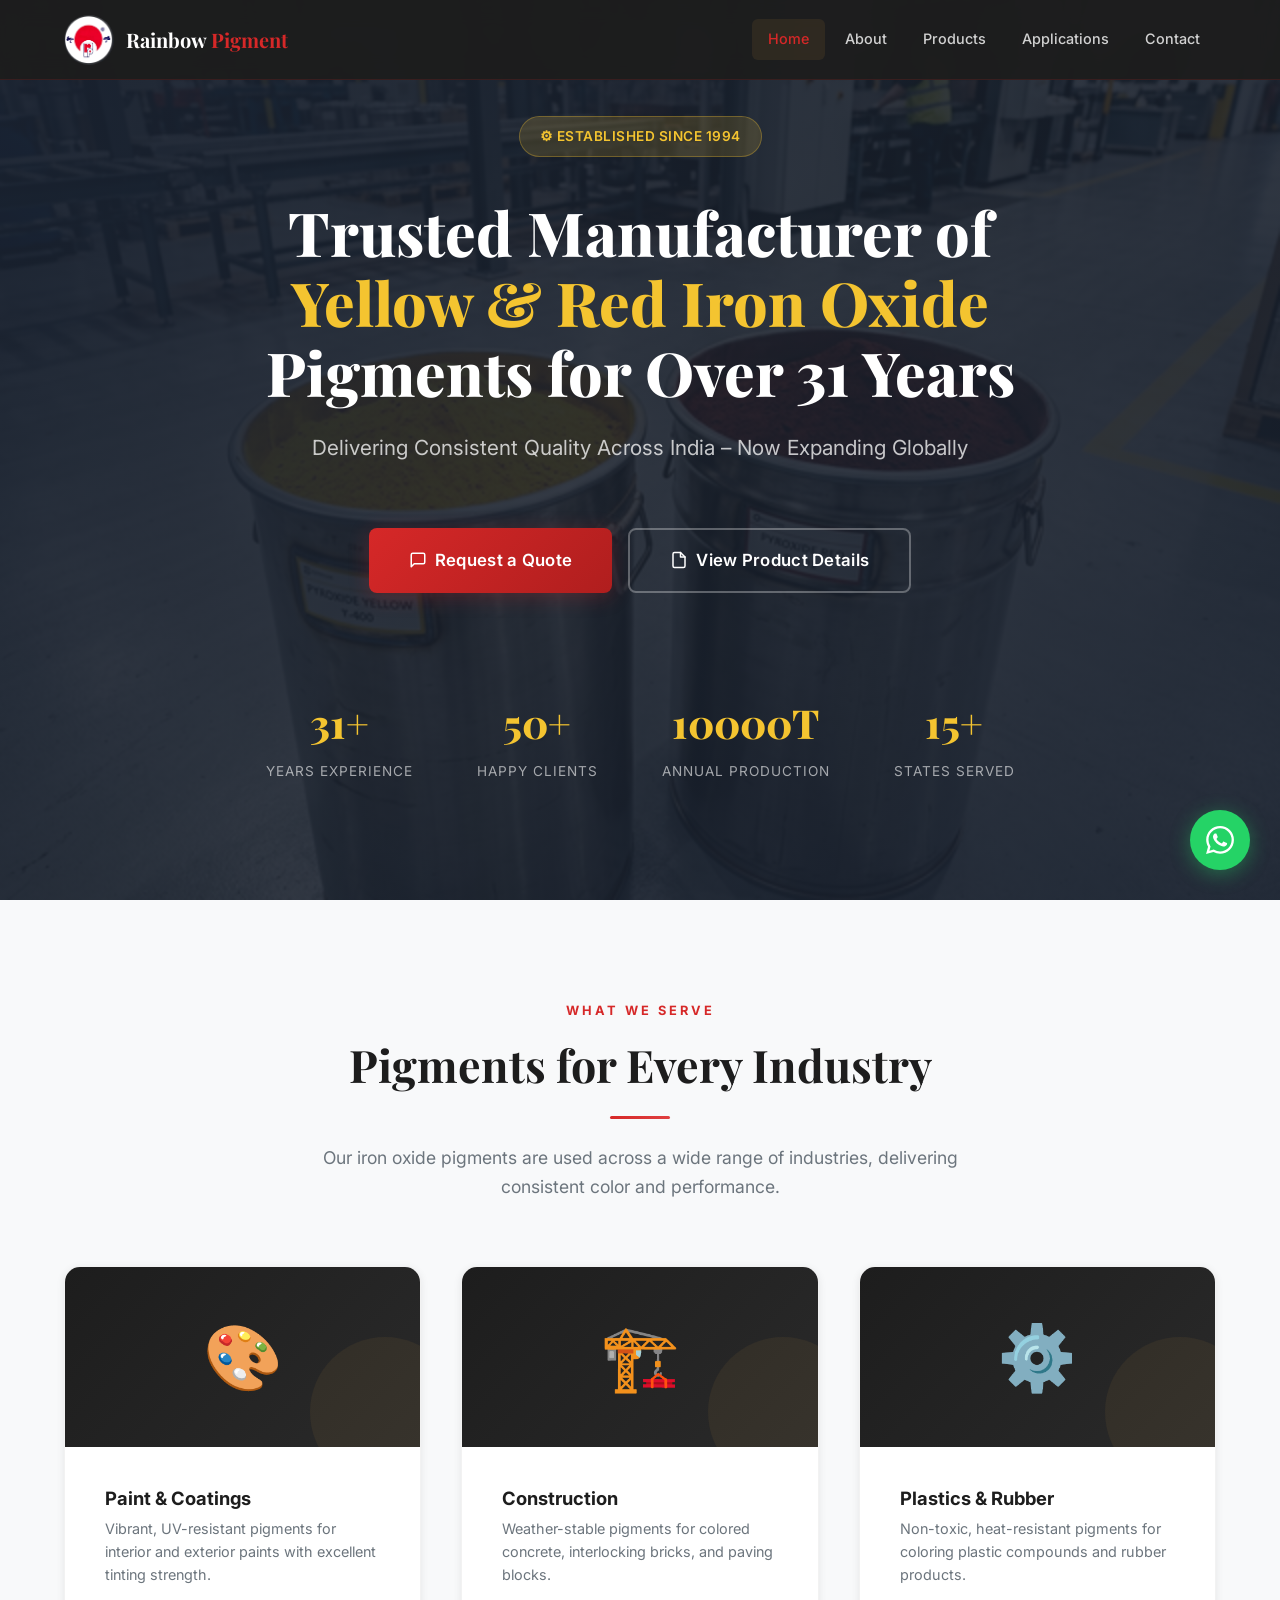
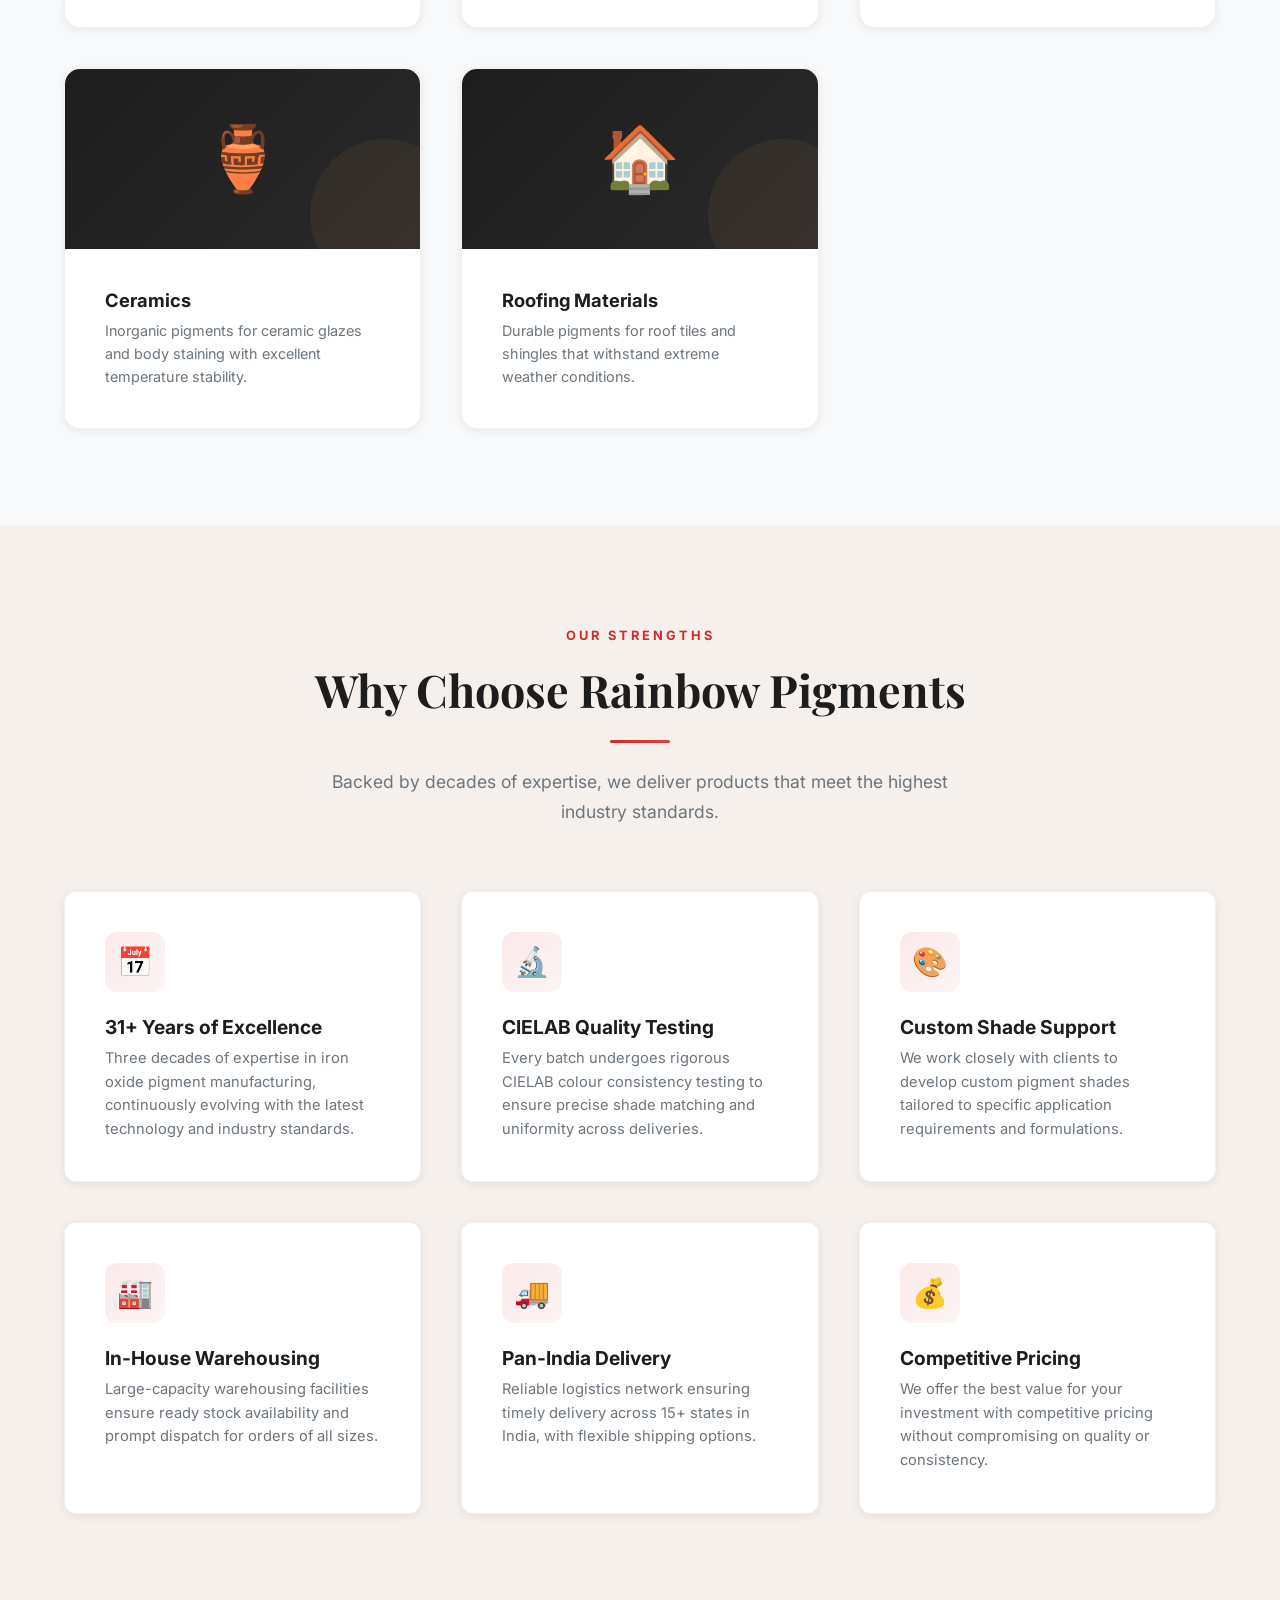
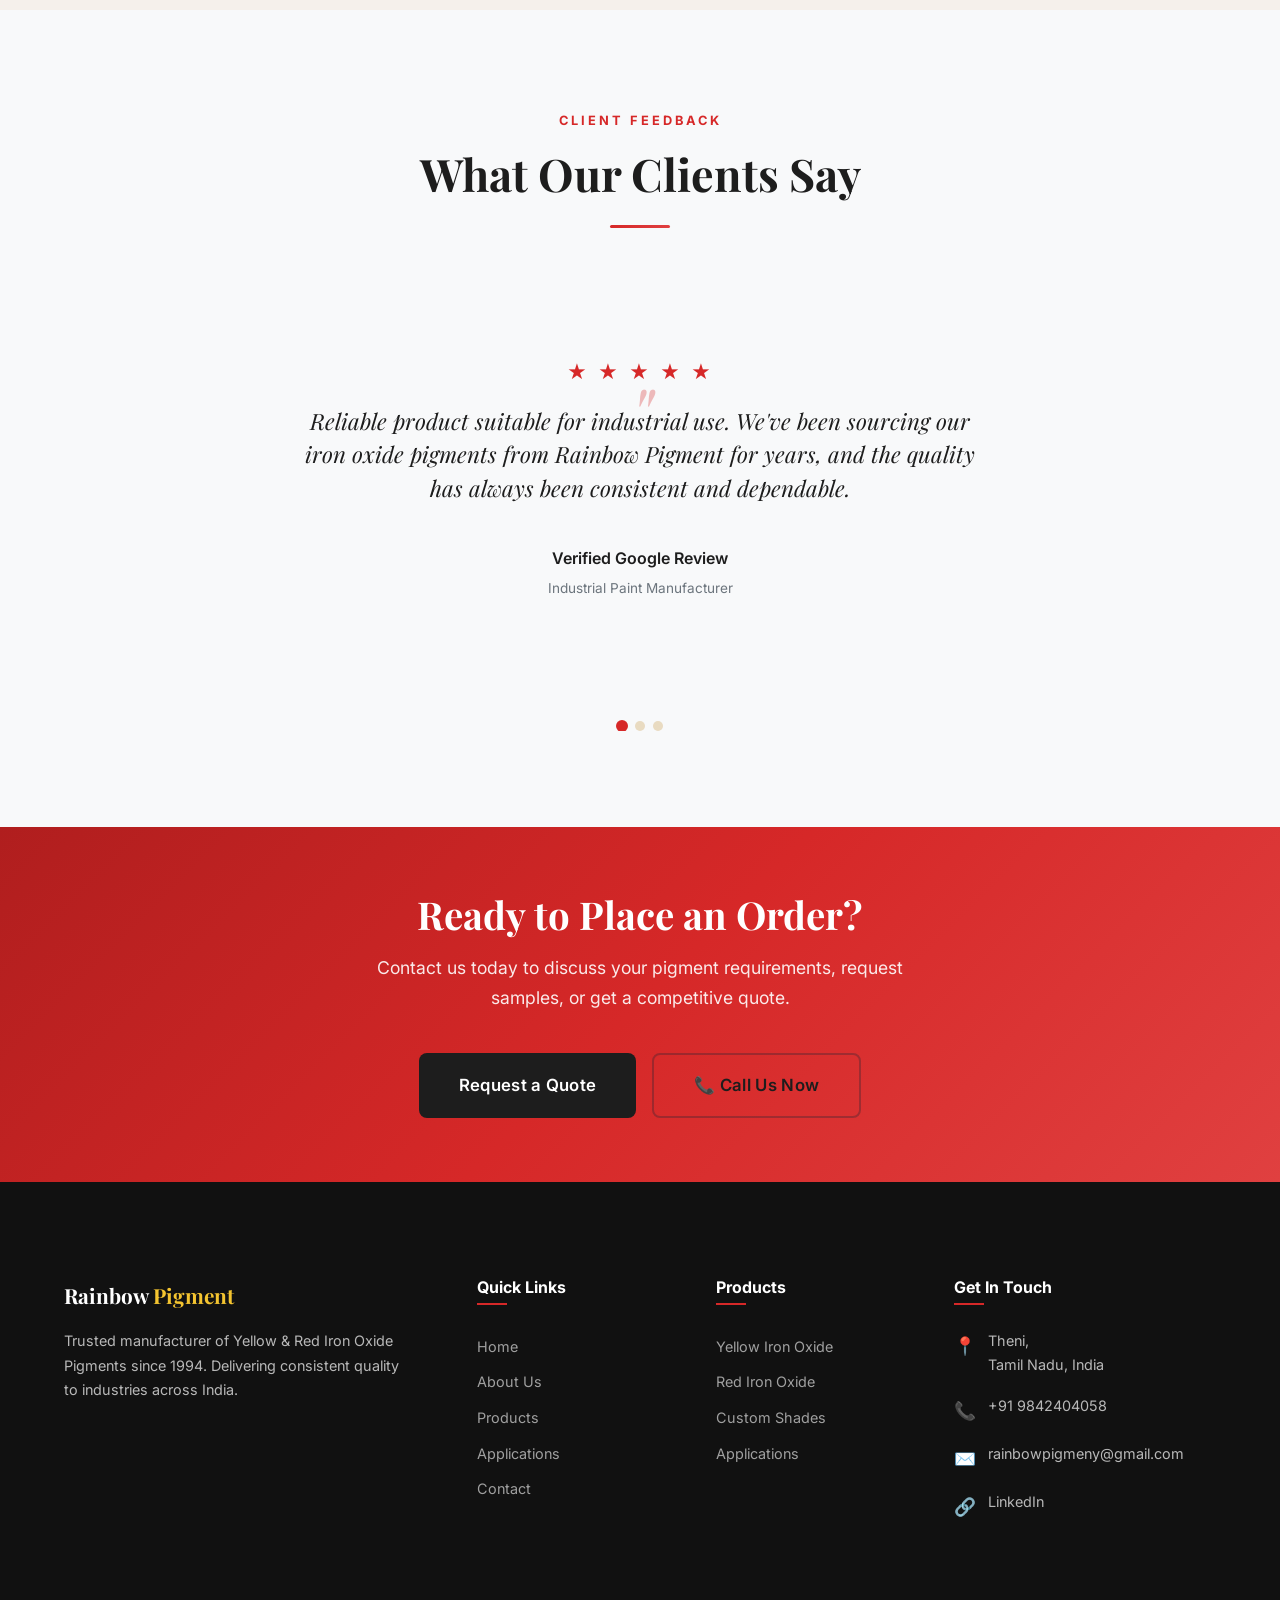
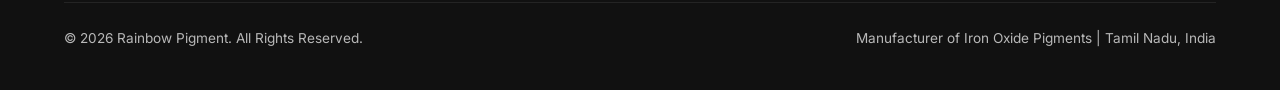
==== index.html @ 1746e06b "Rainbow Pigment website - complete build with updated color palette, contact info, and branding" ====
<!DOCTYPE html>
<html lang="en">

<head>
  <meta charset="UTF-8">
  <meta name="viewport" content="width=device-width, initial-scale=1.0">
  <title>Rainbow Pigment | Iron Oxide Pigment Manufacturer India – Yellow & Red Pigments</title>
  <meta name="description"
    content="Rainbow Pigment – Trusted manufacturer of Yellow & Red Iron Oxide Pigments for over 31 years. Delivering consistent quality across India, now expanding globally. Get a quote today.">
  <meta name="keywords"
    content="Iron Oxide Pigment Manufacturer India, Yellow Iron Oxide Supplier, Red Iron Oxide Manufacturer Tamil Nadu, Iron Oxide Exporter India, Pigment Supplier for Paint Industry">
  <meta property="og:title" content="Rainbow Pigment – Iron Oxide Pigment Manufacturer India">
  <meta property="og:description"
    content="Trusted manufacturer of Yellow & Red Iron Oxide Pigments for over 31 years. Delivering consistent quality across India.">
  <meta property="og:type" content="website">
  <link rel="icon" type="image/svg+xml"
    href="data:image/svg+xml,<svg xmlns='http://www.w3.org/2000/svg' viewBox='0 0 32 32'><rect width='32' height='32' rx='6' fill='%231a2332'/><text x='50%25' y='55%25' dominant-baseline='middle' text-anchor='middle' font-size='16' font-weight='bold' fill='%23c8963e'>RP</text></svg>">
  <link rel="stylesheet" href="css/styles.css">
</head>

<body>

  <!-- Navigation -->
  <nav class="navbar" id="navbar">
    <div class="nav-container">
      <a href="index.html" class="nav-logo">
        <img src="assets/images/logo.png" alt="Rainbow Pigment Logo" class="logo-img">
        <div class="logo-text">Rainbow <span>Pigment</span></div>
      </a>
      <div class="nav-links" id="navLinks">
        <a href="index.html" class="active">Home</a>
        <a href="about.html">About</a>
        <a href="products.html">Products</a>
        <a href="applications.html">Applications</a>
        <a href="contact.html">Contact</a>

      </div>
      <div class="hamburger" id="hamburger">
        <span></span><span></span><span></span>
      </div>
    </div>
  </nav>
  <div class="nav-overlay" id="navOverlay"></div>

  <!-- Hero Section -->
  <section class="hero" id="hero">
    <div class="hero-bg" style="background-image: url('assets/images/hero-bg.png');"></div>
    <div class="hero-content">
      <div class="hero-badge">⚙ Established Since 1994</div>
      <h1>Trusted Manufacturer of <span class="highlight">Yellow & Red Iron Oxide</span> Pigments for Over 31 Years</h1>
      <p class="subtitle">Delivering Consistent Quality Across India – Now Expanding Globally</p>
      <div class="hero-buttons">
        <a href="contact.html" class="btn btn-primary btn-lg">
          <svg width="18" height="18" viewBox="0 0 24 24" fill="none" stroke="currentColor" stroke-width="2"
            stroke-linecap="round" stroke-linejoin="round">
            <path d="M21 15a2 2 0 0 1-2 2H7l-4 4V5a2 2 0 0 1 2-2h14a2 2 0 0 1 2 2z" />
          </svg>
          Request a Quote
        </a>
        <a href="products.html" class="btn btn-secondary btn-lg">
          <svg width="18" height="18" viewBox="0 0 24 24" fill="none" stroke="currentColor" stroke-width="2"
            stroke-linecap="round" stroke-linejoin="round">
            <path d="M14 2H6a2 2 0 0 0-2 2v16a2 2 0 0 0 2 2h12a2 2 0 0 0 2-2V8z" />
            <polyline points="14 2 14 8 20 8" />
          </svg>
          View Product Details
        </a>
      </div>
      <div class="hero-stats">
        <div class="hero-stat">
          <span class="stat-number counter" data-target="31" data-suffix="+">0</span>
          <span class="stat-label">Years Experience</span>
        </div>
        <div class="hero-stat">
          <span class="stat-number counter" data-target="50" data-suffix="+">0</span>
          <span class="stat-label">Happy Clients</span>
        </div>
        <div class="hero-stat">
          <span class="stat-number counter" data-target="10000" data-suffix="T">0</span>
          <span class="stat-label">Annual Production</span>
        </div>
        <div class="hero-stat">
          <span class="stat-number counter" data-target="15" data-suffix="+">0</span>
          <span class="stat-label">States Served</span>
        </div>
      </div>
    </div>
  </section>

  <!-- Applications Overview -->
  <section class="section section-cream" id="applications-overview">
    <div class="container">
      <div class="section-header reveal">
        <span class="overline">What We Serve</span>
        <h2>Pigments for Every Industry</h2>
        <div class="divider"></div>
        <p>Our iron oxide pigments are used across a wide range of industries, delivering consistent color and
          performance.</p>
      </div>
      <div class="applications-grid">
        <div class="app-card reveal">
          <div class="app-card-icon">🎨</div>
          <div class="app-card-body">
            <h3>Paint & Coatings</h3>
            <p>Vibrant, UV-resistant pigments for interior and exterior paints with excellent tinting strength.</p>
          </div>
        </div>
        <div class="app-card reveal">
          <div class="app-card-icon">🏗️</div>
          <div class="app-card-body">
            <h3>Construction</h3>
            <p>Weather-stable pigments for colored concrete, interlocking bricks, and paving blocks.</p>
          </div>
        </div>
        <div class="app-card reveal">
          <div class="app-card-icon">⚙️</div>
          <div class="app-card-body">
            <h3>Plastics & Rubber</h3>
            <p>Non-toxic, heat-resistant pigments for coloring plastic compounds and rubber products.</p>
          </div>
        </div>
        <div class="app-card reveal">
          <div class="app-card-icon">🏺</div>
          <div class="app-card-body">
            <h3>Ceramics</h3>
            <p>Inorganic pigments for ceramic glazes and body staining with excellent temperature stability.</p>
          </div>
        </div>
        <div class="app-card reveal">
          <div class="app-card-icon">🏠</div>
          <div class="app-card-body">
            <h3>Roofing Materials</h3>
            <p>Durable pigments for roof tiles and shingles that withstand extreme weather conditions.</p>
          </div>
        </div>
      </div>
    </div>
  </section>

  <!-- Why Choose Us -->
  <section class="section" id="why-choose-us">
    <div class="container">
      <div class="section-header reveal">
        <span class="overline">Our Strengths</span>
        <h2>Why Choose Rainbow Pigments</h2>
        <div class="divider"></div>
        <p>Backed by decades of expertise, we deliver products that meet the highest industry standards.</p>
      </div>
      <div class="features-grid">
        <div class="feature-card reveal">
          <div class="feature-icon">📅</div>
          <h3>31+ Years of Excellence</h3>
          <p>Three decades of expertise in iron oxide pigment manufacturing, continuously evolving with the latest
            technology and industry standards.</p>
        </div>
        <div class="feature-card reveal">
          <div class="feature-icon">🔬</div>
          <h3>CIELAB Quality Testing</h3>
          <p>Every batch undergoes rigorous CIELAB colour consistency testing to ensure precise shade matching and
            uniformity across deliveries.</p>
        </div>
        <div class="feature-card reveal">
          <div class="feature-icon">🎨</div>
          <h3>Custom Shade Support</h3>
          <p>We work closely with clients to develop custom pigment shades tailored to specific application requirements
            and formulations.</p>
        </div>
        <div class="feature-card reveal">
          <div class="feature-icon">🏭</div>
          <h3>In-House Warehousing</h3>
          <p>Large-capacity warehousing facilities ensure ready stock availability and prompt dispatch for orders of all
            sizes.</p>
        </div>
        <div class="feature-card reveal">
          <div class="feature-icon">🚚</div>
          <h3>Pan-India Delivery</h3>
          <p>Reliable logistics network ensuring timely delivery across 15+ states in India, with flexible shipping
            options.</p>
        </div>
        <div class="feature-card reveal">
          <div class="feature-icon">💰</div>
          <h3>Competitive Pricing</h3>
          <p>We offer the best value for your investment with competitive pricing without compromising on quality or
            consistency.</p>
        </div>
      </div>
    </div>
  </section>

  <!-- Testimonials -->
  <section class="section section-cream" id="testimonials">
    <div class="container">
      <div class="section-header reveal">
        <span class="overline">Client Feedback</span>
        <h2>What Our Clients Say</h2>
        <div class="divider"></div>
      </div>
      <div class="testimonials-slider reveal">
        <div class="testimonial-track">
          <div class="testimonial-card">
            <div class="testimonial-stars">★ ★ ★ ★ ★</div>
            <p class="quote">Reliable product suitable for industrial use. We've been sourcing our iron oxide pigments
              from Rainbow Pigment for years, and the quality has always been consistent and dependable.</p>
            <div class="testimonial-author">Verified Google Review</div>
            <div class="testimonial-role">Industrial Paint Manufacturer</div>
          </div>
          <div class="testimonial-card">
            <div class="testimonial-stars">★ ★ ★ ★ ★</div>
            <p class="quote">High quality and good service. The team at Rainbow Pigment understands our needs and always
              delivers fresh stock on time. Their custom shade matching is excellent.</p>
            <div class="testimonial-author">Verified Google Review</div>
            <div class="testimonial-role">Construction Materials Supplier</div>
          </div>
          <div class="testimonial-card">
            <div class="testimonial-stars">★ ★ ★ ★ ★</div>
            <p class="quote">Excellent colour consistency across batches. Rainbow Pigment has been a trusted partner for
              our paint manufacturing unit. Their CIELAB testing ensures every delivery matches our specifications
              perfectly.</p>
            <div class="testimonial-author">Verified Google Review</div>
            <div class="testimonial-role">Coatings Industry Professional</div>
          </div>
        </div>
        <div class="testimonial-dots">
          <button class="dot active" aria-label="Slide 1"></button>
          <button class="dot" aria-label="Slide 2"></button>
          <button class="dot" aria-label="Slide 3"></button>
        </div>
      </div>
    </div>
  </section>



  <!-- Contact CTA Banner -->
  <section class="cta-banner">
    <div class="container">
      <h2>Ready to Place an Order?</h2>
      <p>Contact us today to discuss your pigment requirements, request samples, or get a competitive quote.</p>
      <div style="display: flex; gap: 1rem; justify-content: center; flex-wrap: wrap;">
        <a href="contact.html" class="btn btn-dark btn-lg">Request a Quote</a>
        <a href="tel:+919842404058" class="btn btn-secondary btn-lg"
          style="border-color: rgba(26,35,50,0.3); color: var(--navy);">
          📞 Call Us Now
        </a>
      </div>
    </div>
  </section>

  <!-- Footer -->
  <footer class="footer">
    <div class="container">
      <div class="footer-grid">
        <div class="footer-brand">
          <div class="logo-text">Rainbow <span>Pigment</span></div>
          <p>Trusted manufacturer of Yellow & Red Iron Oxide Pigments since 1994. Delivering consistent quality to
            industries across India.</p>
        </div>
        <div class="footer-links-col">
          <h4>Quick Links</h4>
          <div class="footer-links">
            <a href="index.html">Home</a>
            <a href="about.html">About Us</a>
            <a href="products.html">Products</a>
            <a href="applications.html">Applications</a>
            <a href="contact.html">Contact</a>
          </div>
        </div>
        <div class="footer-links-col">
          <h4>Products</h4>
          <div class="footer-links">
            <a href="products.html#yellow">Yellow Iron Oxide</a>
            <a href="products.html#red">Red Iron Oxide</a>
            <a href="products.html#custom">Custom Shades</a>
            <a href="applications.html">Applications</a>
          </div>
        </div>
        <div class="footer-links-col">
          <h4>Get In Touch</h4>
          <div class="footer-contact-item">
            <span class="icon">📍</span>
            <div>
              <p>Theni,<br>Tamil Nadu, India</p>
            </div>
          </div>
          <div class="footer-contact-item">
            <span class="icon">📞</span>
            <div>
              <p><a href="tel:+919842404058">+91 9842404058</a></p>
            </div>
          </div>
          <div class="footer-contact-item">
            <span class="icon">✉️</span>
            <div>
              <p><a href="mailto:rainbowpigmeny@gmail.com">rainbowpigmeny@gmail.com</a></p>
            </div>
          </div>
          <div class="footer-contact-item">
            <span class="icon">🔗</span>
            <div>
              <p><a href="https://www.linkedin.com/company/rainbowpigment/" target="_blank">LinkedIn</a></p>
            </div>
          </div>
        </div>
      </div>
      <div class="footer-bottom">
        <p>&copy; 2026 Rainbow Pigment. All Rights Reserved.</p>
        <p>Manufacturer of Iron Oxide Pigments | Tamil Nadu, India</p>
      </div>
    </div>
  </footer>

  <!-- WhatsApp FAB -->
  <a href="https://wa.me/919843074568?text=Hello%2C%20I%20am%20interested%20in%20your%20iron%20oxide%20pigments.%20Can%20you%20share%20more%20details%3F"
    target="_blank" class="whatsapp-fab" aria-label="Chat on WhatsApp">
    <svg viewBox="0 0 24 24" xmlns="http://www.w3.org/2000/svg">
      <path
        d="M17.472 14.382c-.297-.149-1.758-.867-2.03-.967-.273-.099-.471-.148-.67.15-.197.297-.767.966-.94 1.164-.173.199-.347.223-.644.075-.297-.15-1.255-.463-2.39-1.475-.883-.788-1.48-1.761-1.653-2.059-.173-.297-.018-.458.13-.606.134-.133.298-.347.446-.52.149-.174.198-.298.298-.497.099-.198.05-.371-.025-.52-.075-.149-.669-1.612-.916-2.207-.242-.579-.487-.5-.669-.51-.173-.008-.371-.01-.57-.01-.198 0-.52.074-.792.372-.272.297-1.04 1.016-1.04 2.479 0 1.462 1.065 2.875 1.213 3.074.149.198 2.096 3.2 5.077 4.487.709.306 1.262.489 1.694.625.712.227 1.36.195 1.871.118.571-.085 1.758-.719 2.006-1.413.248-.694.248-1.289.173-1.413-.074-.124-.272-.198-.57-.347m-5.421 7.403h-.004a9.87 9.87 0 01-5.031-1.378l-.361-.214-3.741.982.998-3.648-.235-.374a9.86 9.86 0 01-1.51-5.26c.001-5.45 4.436-9.884 9.888-9.884 2.64 0 5.122 1.03 6.988 2.898a9.825 9.825 0 012.893 6.994c-.003 5.45-4.437 9.884-9.885 9.884m8.413-18.297A11.815 11.815 0 0012.05 0C5.495 0 .16 5.335.157 11.892c0 2.096.547 4.142 1.588 5.945L.057 24l6.305-1.654a11.882 11.882 0 005.683 1.448h.005c6.554 0 11.89-5.335 11.893-11.893a11.821 11.821 0 00-3.48-8.413z" />
    </svg>
    <span class="tooltip">Chat with us</span>
  </a>

  <script src="js/main.js"></script>
</body>

</html>
---- css/styles.css ----
/* ======================================================
   Rainbow Pigment – Design System & Styles
   ====================================================== */

/* ---------- Google Fonts ---------- */
@import url('https://fonts.googleapis.com/css2?family=Inter:wght@300;400;500;600;700&family=Playfair+Display:wght@400;500;600;700;800&display=swap');

/* ---------- CSS Custom Properties ---------- */
:root {
  /* Core palette */
  --navy: #1D1D1D;
  --navy-light: #2a2a2a;
  --navy-dark: #111111;
  --gold: #D62828;
  --gold-light: #e04040;
  --gold-dark: #b01e1e;
  --cream: #F8F9FA;
  --cream-dark: #eef0f2;
  --white: #FFFFFF;
  --text-dark: #1D1D1D;
  --text-body: #4a4a4a;
  --text-light: #6c757d;
  --red-pigment: #D62828;
  --yellow-pigment: #F4C430;
  --yellow-accent: #F4C430;
  --success: #2e7d32;

  /* Typography */
  --font-heading: 'Playfair Display', Georgia, serif;
  --font-body: 'Inter', -apple-system, BlinkMacSystemFont, sans-serif;

  /* Spacing */
  --space-xs: 0.5rem;
  --space-sm: 1rem;
  --space-md: 1.5rem;
  --space-lg: 2.5rem;
  --space-xl: 4rem;
  --space-2xl: 6rem;

  /* Sizing */
  --max-width: 1200px;
  --nav-height: 80px;

  /* Shadows */
  --shadow-sm: 0 2px 8px rgba(0, 0, 0, 0.08);
  --shadow-md: 0 4px 20px rgba(0, 0, 0, 0.12);
  --shadow-lg: 0 8px 40px rgba(0, 0, 0, 0.16);
  --shadow-gold: 0 4px 20px rgba(214, 40, 40, 0.25);

  /* Transitions */
  --transition: 0.3s cubic-bezier(0.4, 0, 0.2, 1);
  --transition-slow: 0.6s cubic-bezier(0.4, 0, 0.2, 1);
}

/* ---------- Reset & Base ---------- */
*,
*::before,
*::after {
  margin: 0;
  padding: 0;
  box-sizing: border-box;
}

html {
  scroll-behavior: smooth;
  font-size: 16px;
}

body {
  font-family: var(--font-body);
  color: var(--text-body);
  background: #F5F0EB;
  line-height: 1.7;
  overflow-x: hidden;
  -webkit-font-smoothing: antialiased;
}

img {
  max-width: 100%;
  height: auto;
  display: block;
}

a {
  text-decoration: none;
  color: inherit;
  transition: color var(--transition);
}

ul,
ol {
  list-style: none;
}

h1,
h2,
h3,
h4,
h5,
h6 {
  font-family: var(--font-heading);
  color: var(--navy);
  line-height: 1.2;
  font-weight: 700;
}

.container {
  width: 100%;
  max-width: var(--max-width);
  margin: 0 auto;
  padding: 0 var(--space-md);
}

/* ---------- NAVIGATION ---------- */
.navbar {
  position: fixed;
  top: 0;
  left: 0;
  right: 0;
  height: var(--nav-height);
  display: flex;
  align-items: center;
  justify-content: center;
  z-index: 1000;
  background: rgba(29, 29, 29, 0.95);
  backdrop-filter: blur(12px);
  border-bottom: 1px solid rgba(214, 40, 40, 0.15);
  transition: background var(--transition), box-shadow var(--transition);
}

.navbar.scrolled {
  background: rgba(29, 29, 29, 0.98);
  box-shadow: 0 4px 30px rgba(0, 0, 0, 0.3);
}

.nav-container {
  width: 100%;
  max-width: var(--max-width);
  display: flex;
  align-items: center;
  justify-content: space-between;
  padding: 0 var(--space-md);
}

.nav-logo {
  display: flex;
  align-items: center;
  gap: 0.75rem;
}

.nav-logo .logo-icon {
  width: 44px;
  height: 44px;
  background: linear-gradient(135deg, var(--gold), var(--gold-dark));
  border-radius: 8px;
  display: flex;
  align-items: center;
  justify-content: center;
  font-family: var(--font-heading);
  font-weight: 800;
  font-size: 1.2rem;
  color: var(--white);
}

.nav-logo .logo-img {
  width: 50px;
  height: 50px;
  border-radius: 50%;
  object-fit: cover;
}

.nav-logo .logo-text {
  font-family: var(--font-heading);
  font-size: 1.25rem;
  font-weight: 700;
  color: var(--white);
}

.nav-logo .logo-text span {
  color: var(--gold);
}

.nav-links {
  display: flex;
  align-items: center;
  gap: 0.25rem;
}

.nav-links a {
  color: rgba(255, 255, 255, 0.8);
  font-size: 0.9rem;
  font-weight: 500;
  padding: 0.5rem 1rem;
  border-radius: 6px;
  transition: all var(--transition);
  position: relative;
}

.nav-links a:hover,
.nav-links a.active {
  color: var(--gold);
  background: rgba(200, 150, 62, 0.1);
}

.nav-cta {
  background: linear-gradient(135deg, var(--gold), var(--gold-dark)) !important;
  color: var(--white) !important;
  padding: 0.6rem 1.4rem !important;
  border-radius: 8px !important;
  font-weight: 600 !important;
  margin-left: 0.5rem;
  box-shadow: var(--shadow-gold);
}

.nav-cta:hover {
  transform: translateY(-2px);
  box-shadow: 0 6px 25px rgba(214, 40, 40, 0.4) !important;
  background: linear-gradient(135deg, var(--gold-light), var(--gold)) !important;
}

/* Hamburger */
.hamburger {
  display: none;
  flex-direction: column;
  gap: 5px;
  cursor: pointer;
  padding: 5px;
  z-index: 1001;
}

.hamburger span {
  width: 26px;
  height: 2.5px;
  background: var(--white);
  border-radius: 4px;
  transition: all var(--transition);
}

.hamburger.active span:nth-child(1) {
  transform: rotate(45deg) translate(5px, 5px);
}

.hamburger.active span:nth-child(2) {
  opacity: 0;
}

.hamburger.active span:nth-child(3) {
  transform: rotate(-45deg) translate(6px, -6px);
}

/* ---------- HERO SECTION ---------- */
.hero {
  position: relative;
  min-height: 100vh;
  display: flex;
  align-items: center;
  justify-content: center;
  overflow: hidden;
  background: var(--navy-dark);
}

.hero-bg {
  position: absolute;
  inset: 0;
  background-size: cover;
  background-position: center;
  background-repeat: no-repeat;
  opacity: 0.4;
  transition: transform 0.5s ease;
}

.hero::after {
  content: '';
  position: absolute;
  inset: 0;
  background: linear-gradient(135deg,
      rgba(26, 35, 50, 0.92) 0%,
      rgba(26, 35, 50, 0.7) 50%,
      rgba(26, 35, 50, 0.85) 100%);
}

.hero-content {
  position: relative;
  z-index: 2;
  text-align: center;
  max-width: 900px;
  padding: var(--space-2xl) var(--space-md);
}

.hero-badge {
  display: inline-flex;
  align-items: center;
  gap: 0.5rem;
  background: rgba(244, 196, 48, 0.15);
  border: 1px solid rgba(244, 196, 48, 0.3);
  color: var(--yellow-accent);
  font-size: 0.85rem;
  font-weight: 600;
  padding: 0.5rem 1.25rem;
  border-radius: 50px;
  margin-bottom: var(--space-lg);
  letter-spacing: 0.5px;
  text-transform: uppercase;
}

.hero h1 {
  font-size: clamp(2.2rem, 5vw, 3.8rem);
  color: var(--white);
  margin-bottom: var(--space-md);
  font-weight: 800;
  line-height: 1.15;
}

.hero h1 .highlight {
  color: var(--yellow-accent);
  position: relative;
}

.hero .subtitle {
  font-size: clamp(1rem, 2vw, 1.3rem);
  color: rgba(255, 255, 255, 0.75);
  margin-bottom: var(--space-xl);
  font-weight: 400;
  max-width: 700px;
  margin-left: auto;
  margin-right: auto;
  line-height: 1.6;
}

.hero-buttons {
  display: flex;
  gap: var(--space-sm);
  justify-content: center;
  flex-wrap: wrap;
}

.hero-stats {
  display: flex;
  gap: var(--space-xl);
  justify-content: center;
  margin-top: var(--space-2xl);
  flex-wrap: wrap;
}

.hero-stat {
  text-align: center;
}

.hero-stat .stat-number {
  font-family: var(--font-heading);
  font-size: 2.5rem;
  font-weight: 800;
  color: var(--yellow-accent);
  display: block;
}

.hero-stat .stat-label {
  font-size: 0.85rem;
  color: rgba(255, 255, 255, 0.6);
  text-transform: uppercase;
  letter-spacing: 1px;
  margin-top: 0.25rem;
}

/* ---------- BUTTONS ---------- */
.btn {
  display: inline-flex;
  align-items: center;
  gap: 0.5rem;
  padding: 0.9rem 2rem;
  border-radius: 8px;
  font-family: var(--font-body);
  font-weight: 600;
  font-size: 0.95rem;
  border: none;
  cursor: pointer;
  transition: all var(--transition);
  text-align: center;
  letter-spacing: 0.3px;
}

.btn-primary {
  background: linear-gradient(135deg, var(--gold), var(--gold-dark));
  color: var(--white);
  box-shadow: var(--shadow-gold);
}

.btn-primary:hover {
  transform: translateY(-3px);
  box-shadow: 0 8px 30px rgba(214, 40, 40, 0.4);
}

.btn-secondary {
  background: transparent;
  color: var(--white);
  border: 2px solid rgba(255, 255, 255, 0.3);
}

.btn-secondary:hover {
  border-color: var(--gold);
  color: var(--gold);
  background: rgba(200, 150, 62, 0.1);
  transform: translateY(-3px);
}

.btn-dark {
  background: var(--navy);
  color: var(--white);
}

.btn-dark:hover {
  background: var(--navy-light);
  transform: translateY(-3px);
  box-shadow: var(--shadow-md);
}

.btn-outline {
  background: transparent;
  color: var(--gold);
  border: 2px solid var(--gold);
}

.btn-outline:hover {
  background: var(--gold);
  color: var(--white);
  transform: translateY(-3px);
}

.btn-lg {
  padding: 1rem 2.5rem;
  font-size: 1.05rem;
}

/* ---------- SECTIONS ---------- */
.section {
  padding: var(--space-2xl) 0;
}

.section-cream {
  background: var(--cream);
}

.section-navy {
  background: var(--navy);
}

.section-navy h2,
.section-navy h3,
.section-navy p {
  color: var(--white);
}

.section-header {
  text-align: center;
  margin-bottom: var(--space-xl);
}

.section-header .overline {
  display: inline-block;
  font-size: 0.8rem;
  font-weight: 700;
  color: var(--gold);
  text-transform: uppercase;
  letter-spacing: 3px;
  margin-bottom: var(--space-sm);
}

.section-header h2 {
  font-size: clamp(1.8rem, 4vw, 2.8rem);
  margin-bottom: var(--space-sm);
}

.section-header p {
  font-size: 1.1rem;
  color: var(--text-light);
  max-width: 650px;
  margin: 0 auto;
}

.section-header .divider {
  width: 60px;
  height: 3px;
  background: linear-gradient(90deg, var(--gold), var(--gold-light));
  margin: var(--space-md) auto;
  border-radius: 2px;
}

/* ---------- FEATURE / WHY CHOOSE US CARDS ---------- */
.features-grid {
  display: grid;
  grid-template-columns: repeat(3, 1fr);
  gap: var(--space-lg);
}

.feature-card {
  background: var(--white);
  padding: var(--space-lg);
  border-radius: 12px;
  box-shadow: var(--shadow-sm);
  transition: all var(--transition);
  border: 1px solid rgba(0, 0, 0, 0.05);
  position: relative;
  overflow: hidden;
}

.feature-card::before {
  content: '';
  position: absolute;
  top: 0;
  left: 0;
  right: 0;
  height: 3px;
  background: linear-gradient(90deg, var(--gold), var(--gold-light));
  transform: scaleX(0);
  transition: transform var(--transition);
}

.feature-card:hover {
  transform: translateY(-8px);
  box-shadow: var(--shadow-lg);
}

.feature-card:hover::before {
  transform: scaleX(1);
}

.feature-icon {
  width: 60px;
  height: 60px;
  background: linear-gradient(135deg, rgba(214, 40, 40, 0.1), rgba(214, 40, 40, 0.05));
  border-radius: 12px;
  display: flex;
  align-items: center;
  justify-content: center;
  margin-bottom: var(--space-md);
  font-size: 1.8rem;
}

.feature-card h3 {
  font-size: 1.2rem;
  margin-bottom: var(--space-xs);
  font-family: var(--font-body);
  font-weight: 700;
}

.feature-card p {
  font-size: 0.92rem;
  line-height: 1.6;
  color: var(--text-light);
}

/* ---------- APPLICATIONS GRID ---------- */
.applications-grid {
  display: grid;
  grid-template-columns: repeat(3, 1fr);
  gap: var(--space-lg);
}

.app-card {
  background: var(--white);
  border-radius: 16px;
  overflow: hidden;
  box-shadow: var(--shadow-sm);
  transition: all var(--transition);
  border: 1px solid rgba(0, 0, 0, 0.05);
}

.app-card:hover {
  transform: translateY(-8px);
  box-shadow: var(--shadow-lg);
}

.app-card-icon {
  height: 180px;
  background: linear-gradient(135deg, var(--navy), var(--navy-light));
  display: flex;
  align-items: center;
  justify-content: center;
  font-size: 4rem;
  position: relative;
  overflow: hidden;
}

.app-card-icon::after {
  content: '';
  position: absolute;
  width: 150px;
  height: 150px;
  background: rgba(200, 150, 62, 0.08);
  border-radius: 50%;
  bottom: -40px;
  right: -40px;
}

.app-card-body {
  padding: var(--space-lg);
}

.app-card-body h3 {
  font-size: 1.15rem;
  font-family: var(--font-body);
  font-weight: 700;
  margin-bottom: var(--space-xs);
}

.app-card-body p {
  font-size: 0.9rem;
  color: var(--text-light);
  line-height: 1.6;
}

/* ---------- PRODUCTS ---------- */
.product-section {
  display: grid;
  grid-template-columns: 1fr 1fr;
  gap: var(--space-xl);
  align-items: center;
  margin-bottom: var(--space-2xl);
}

.product-section.reverse {
  direction: rtl;
}

.product-section.reverse>* {
  direction: ltr;
}

.product-image {
  border-radius: 16px;
  overflow: hidden;
  box-shadow: var(--shadow-lg);
  position: relative;
}

.product-image img {
  width: 100%;
  height: 400px;
  object-fit: cover;
  transition: transform var(--transition-slow);
}

.product-image:hover img {
  transform: scale(1.05);
}

.product-tag {
  position: absolute;
  top: var(--space-md);
  left: var(--space-md);
  background: var(--gold);
  color: var(--white);
  padding: 0.4rem 1rem;
  border-radius: 50px;
  font-size: 0.8rem;
  font-weight: 700;
  text-transform: uppercase;
  letter-spacing: 1px;
  z-index: 2;
}

.product-info h3 {
  font-size: 1.8rem;
  margin-bottom: var(--space-sm);
}

.product-info p {
  margin-bottom: var(--space-md);
  font-size: 0.95rem;
}

.product-properties {
  display: grid;
  grid-template-columns: 1fr 1fr;
  gap: var(--space-sm);
  margin-bottom: var(--space-md);
}

.property-item {
  display: flex;
  align-items: center;
  gap: 0.5rem;
  font-size: 0.9rem;
  font-weight: 500;
  color: var(--text-dark);
}

.property-item .check {
  color: var(--gold);
  font-weight: 700;
  font-size: 1.1rem;
}

/* ---------- TESTIMONIALS ---------- */
.testimonials-slider {
  position: relative;
  max-width: 800px;
  margin: 0 auto;
  overflow: hidden;
}

.testimonial-track {
  display: flex;
  transition: transform var(--transition-slow);
}

.testimonial-card {
  min-width: 100%;
  padding: var(--space-xl);
  text-align: center;
}

.testimonial-card .quote {
  font-family: var(--font-heading);
  font-size: 1.4rem;
  font-style: italic;
  color: var(--text-dark);
  margin-bottom: var(--space-lg);
  line-height: 1.5;
  position: relative;
}

.testimonial-card .quote::before {
  content: '"';
  font-size: 5rem;
  color: var(--gold);
  opacity: 0.3;
  position: absolute;
  top: -30px;
  left: 50%;
  transform: translateX(-50%);
  font-family: var(--font-heading);
  line-height: 1;
}

.testimonial-author {
  font-weight: 600;
  color: var(--navy);
  font-size: 1rem;
}

.testimonial-role {
  color: var(--text-light);
  font-size: 0.85rem;
  margin-top: 0.25rem;
}

.testimonial-dots {
  display: flex;
  justify-content: center;
  gap: 0.5rem;
  margin-top: var(--space-md);
}

.testimonial-dots .dot {
  width: 10px;
  height: 10px;
  border-radius: 50%;
  background: rgba(200, 150, 62, 0.3);
  cursor: pointer;
  transition: all var(--transition);
  border: none;
}

.testimonial-dots .dot.active {
  background: var(--gold);
  transform: scale(1.2);
}

.testimonial-stars {
  color: var(--gold);
  font-size: 1.2rem;
  margin-bottom: var(--space-sm);
  letter-spacing: 3px;
}

/* ---------- EXPORT SECTION ---------- */
.export-features {
  display: grid;
  grid-template-columns: repeat(3, 1fr);
  gap: var(--space-lg);
}

.export-card {
  text-align: center;
  padding: var(--space-lg);
  background: rgba(255, 255, 255, 0.05);
  border: 1px solid rgba(214, 40, 40, 0.15);
  border-radius: 12px;
  transition: all var(--transition);
}

.export-card:hover {
  background: rgba(214, 40, 40, 0.08);
  border-color: rgba(214, 40, 40, 0.3);
  transform: translateY(-5px);
}

.export-card .export-icon {
  font-size: 2.5rem;
  margin-bottom: var(--space-sm);
}

.export-card h3 {
  color: var(--gold);
  font-family: var(--font-body);
  font-weight: 700;
  font-size: 1.1rem;
  margin-bottom: var(--space-xs);
}

.export-card p {
  color: rgba(255, 255, 255, 0.7);
  font-size: 0.9rem;
}

/* ---------- CTA BANNER ---------- */
.cta-banner {
  background: linear-gradient(135deg, var(--gold-dark), var(--gold), var(--gold-light));
  padding: var(--space-xl) 0;
  text-align: center;
}

.cta-banner h2 {
  color: var(--white);
  font-size: clamp(1.6rem, 3vw, 2.4rem);
  margin-bottom: var(--space-sm);
}

.cta-banner p {
  color: rgba(255, 255, 255, 0.9);
  font-size: 1.1rem;
  margin-bottom: var(--space-lg);
  max-width: 600px;
  margin-left: auto;
  margin-right: auto;
}

/* ---------- FORMS ---------- */
.form-container {
  max-width: 700px;
  margin: 0 auto;
}

.form-grid {
  display: grid;
  grid-template-columns: 1fr 1fr;
  gap: var(--space-sm);
}

.form-group {
  margin-bottom: var(--space-sm);
}

.form-group.full-width {
  grid-column: 1 / -1;
}

.form-group label {
  display: block;
  font-size: 0.85rem;
  font-weight: 600;
  color: var(--text-dark);
  margin-bottom: 0.35rem;
}

.form-group input,
.form-group select,
.form-group textarea {
  width: 100%;
  padding: 0.8rem 1rem;
  border: 2px solid rgba(0, 0, 0, 0.08);
  border-radius: 8px;
  font-family: var(--font-body);
  font-size: 0.95rem;
  color: var(--text-dark);
  background: var(--white);
  transition: all var(--transition);
}

.form-group input:focus,
.form-group select:focus,
.form-group textarea:focus {
  outline: none;
  border-color: var(--gold);
  box-shadow: 0 0 0 3px rgba(214, 40, 40, 0.15);
}

.form-group textarea {
  resize: vertical;
  min-height: 120px;
}

.form-success {
  display: none;
  text-align: center;
  padding: var(--space-xl);
}

.form-success.show {
  display: block;
}

.form-success .checkmark {
  font-size: 3rem;
  margin-bottom: var(--space-sm);
}

.form-success h3 {
  color: var(--success);
  font-size: 1.4rem;
  margin-bottom: var(--space-xs);
}

/* ---------- CONTACT INFO ---------- */
.contact-grid {
  display: grid;
  grid-template-columns: 1fr 1fr;
  gap: var(--space-xl);
  align-items: start;
}

.contact-info-card {
  display: flex;
  align-items: flex-start;
  gap: var(--space-sm);
  padding: var(--space-md);
  background: var(--cream);
  border-radius: 12px;
  margin-bottom: var(--space-sm);
  transition: all var(--transition);
}

.contact-info-card:hover {
  box-shadow: var(--shadow-md);
  transform: translateX(5px);
}

.contact-info-card .icon {
  width: 50px;
  height: 50px;
  background: linear-gradient(135deg, var(--gold), var(--gold-dark));
  border-radius: 10px;
  display: flex;
  align-items: center;
  justify-content: center;
  font-size: 1.3rem;
  flex-shrink: 0;
  color: var(--white);
}

.contact-info-card h4 {
  font-family: var(--font-body);
  font-weight: 700;
  font-size: 0.95rem;
  margin-bottom: 0.2rem;
}

.contact-info-card p {
  font-size: 0.9rem;
  color: var(--text-light);
}

.contact-info-card a {
  color: var(--gold);
  font-weight: 600;
}

.contact-info-card a:hover {
  color: var(--gold-dark);
}

/* Map container */
.map-container {
  border-radius: 12px;
  overflow: hidden;
  box-shadow: var(--shadow-md);
  margin-top: var(--space-lg);
}

.map-container iframe {
  width: 100%;
  height: 350px;
  border: none;
}

/* ---------- FOOTER ---------- */
.footer {
  background: var(--navy-dark);
  color: rgba(255, 255, 255, 0.7);
  padding: var(--space-2xl) 0 var(--space-lg);
}

.footer-grid {
  display: grid;
  grid-template-columns: 2fr 1fr 1fr 1.5fr;
  gap: var(--space-xl);
  margin-bottom: var(--space-xl);
}

.footer-brand .logo-text {
  font-family: var(--font-heading);
  font-size: 1.3rem;
  font-weight: 700;
  color: var(--white);
  margin-bottom: var(--space-sm);
}

.footer-brand .logo-text span {
  color: var(--yellow-accent);
}

.footer-brand p {
  font-size: 0.9rem;
  line-height: 1.7;
  margin-bottom: var(--space-md);
}

.footer h4 {
  font-family: var(--font-body);
  font-weight: 700;
  font-size: 1rem;
  color: var(--white);
  margin-bottom: var(--space-md);
  position: relative;
  padding-bottom: var(--space-xs);
}

.footer h4::after {
  content: '';
  position: absolute;
  bottom: 0;
  left: 0;
  width: 30px;
  height: 2px;
  background: var(--gold);
}

.footer-links a {
  display: block;
  padding: 0.35rem 0;
  font-size: 0.9rem;
  color: rgba(255, 255, 255, 0.6);
  transition: all var(--transition);
}

.footer-links a:hover {
  color: var(--gold);
  padding-left: 8px;
}

.footer-contact-item {
  display: flex;
  align-items: flex-start;
  gap: 0.75rem;
  margin-bottom: var(--space-sm);
  font-size: 0.9rem;
}

.footer-contact-item .icon {
  color: var(--gold);
  font-size: 1.1rem;
  margin-top: 2px;
  flex-shrink: 0;
}

.footer-bottom {
  border-top: 1px solid rgba(255, 255, 255, 0.08);
  padding-top: var(--space-md);
  display: flex;
  justify-content: space-between;
  align-items: center;
  font-size: 0.85rem;
}

.footer-bottom a {
  color: var(--gold);
}

/* ---------- WHATSAPP FAB ---------- */
.whatsapp-fab {
  position: fixed;
  bottom: 30px;
  right: 30px;
  width: 60px;
  height: 60px;
  background: #25D366;
  border-radius: 50%;
  display: flex;
  align-items: center;
  justify-content: center;
  box-shadow: 0 4px 20px rgba(37, 211, 102, 0.4);
  z-index: 999;
  transition: all var(--transition);
  cursor: pointer;
}

.whatsapp-fab:hover {
  transform: scale(1.1);
  box-shadow: 0 6px 30px rgba(37, 211, 102, 0.5);
}

.whatsapp-fab svg {
  width: 28px;
  height: 28px;
  fill: white;
}

.whatsapp-fab .tooltip {
  position: absolute;
  right: 72px;
  background: var(--white);
  color: var(--text-dark);
  padding: 0.5rem 1rem;
  border-radius: 8px;
  font-size: 0.85rem;
  font-weight: 600;
  box-shadow: var(--shadow-md);
  white-space: nowrap;
  opacity: 0;
  pointer-events: none;
  transition: opacity var(--transition);
}

.whatsapp-fab:hover .tooltip {
  opacity: 1;
}

/* ---------- PAGE HEADER ---------- */
.page-header {
  background: var(--navy);
  padding: calc(var(--nav-height) + var(--space-xl)) 0 var(--space-xl);
  text-align: center;
  position: relative;
  overflow: hidden;
}

.page-header::before {
  content: '';
  position: absolute;
  width: 400px;
  height: 400px;
  background: rgba(214, 40, 40, 0.05);
  border-radius: 50%;
  top: -200px;
  right: -100px;
}

.page-header h1 {
  font-size: clamp(2rem, 4vw, 3rem);
  color: var(--white);
  margin-bottom: var(--space-sm);
}

.page-header .breadcrumb {
  color: rgba(255, 255, 255, 0.5);
  font-size: 0.9rem;
}

.page-header .breadcrumb a {
  color: var(--gold);
}

.page-header .breadcrumb a:hover {
  text-decoration: underline;
}

/* ---------- TIMELINE / ABOUT ---------- */
.about-grid {
  display: grid;
  grid-template-columns: 1fr 1fr;
  gap: var(--space-xl);
  align-items: center;
  margin-bottom: var(--space-2xl);
}

.about-image {
  border-radius: 16px;
  overflow: hidden;
  box-shadow: var(--shadow-lg);
  position: relative;
}

.about-image img {
  width: 100%;
  height: 450px;
  object-fit: cover;
}

.about-image .experience-badge {
  position: absolute;
  bottom: var(--space-md);
  left: var(--space-md);
  background: var(--gold);
  color: var(--white);
  padding: var(--space-sm) var(--space-md);
  border-radius: 12px;
  font-family: var(--font-heading);
}

.about-image .experience-badge .number {
  font-size: 2rem;
  font-weight: 800;
  line-height: 1;
}

.about-image .experience-badge .label {
  font-size: 0.8rem;
  font-weight: 500;
}

.about-text h2 {
  font-size: 2rem;
  margin-bottom: var(--space-md);
}

.about-text p {
  margin-bottom: var(--space-sm);
  font-size: 1rem;
}

.values-grid {
  display: grid;
  grid-template-columns: repeat(2, 1fr);
  gap: var(--space-md);
  margin-top: var(--space-lg);
}

.value-item {
  display: flex;
  align-items: flex-start;
  gap: var(--space-sm);
  padding: var(--space-md);
  background: var(--cream);
  border-radius: 12px;
  transition: all var(--transition);
}

.value-item:hover {
  transform: translateY(-4px);
  box-shadow: var(--shadow-md);
}

.value-item .icon {
  font-size: 1.5rem;
  flex-shrink: 0;
  width: 45px;
  height: 45px;
  display: flex;
  align-items: center;
  justify-content: center;
  background: linear-gradient(135deg, var(--gold), var(--gold-dark));
  border-radius: 10px;
}

.value-item h4 {
  font-family: var(--font-body);
  font-weight: 700;
  font-size: 0.95rem;
  margin-bottom: 0.2rem;
}

.value-item p {
  font-size: 0.85rem;
  color: var(--text-light);
  margin-bottom: 0;
}

/* ---------- SPEC TABLE ---------- */
.spec-table {
  width: 100%;
  border-collapse: separate;
  border-spacing: 0;
  border-radius: 12px;
  overflow: hidden;
  box-shadow: var(--shadow-sm);
  margin: var(--space-md) 0;
}

.spec-table th {
  background: var(--navy);
  color: var(--white);
  padding: 1rem 1.25rem;
  font-family: var(--font-body);
  font-weight: 600;
  font-size: 0.9rem;
  text-align: left;
}

.spec-table td {
  padding: 0.9rem 1.25rem;
  border-bottom: 1px solid rgba(0, 0, 0, 0.06);
  font-size: 0.9rem;
}

.spec-table tr:nth-child(even) {
  background: var(--cream);
}

.spec-table tr:hover {
  background: rgba(214, 40, 40, 0.06);
}

/* ---------- SCROLL ANIMATIONS ---------- */
.reveal {
  opacity: 0;
  transform: translateY(40px);
  transition: all 0.8s cubic-bezier(0.4, 0, 0.2, 1);
}

.reveal.active {
  opacity: 1;
  transform: translateY(0);
}

.reveal-left {
  opacity: 0;
  transform: translateX(-40px);
  transition: all 0.8s cubic-bezier(0.4, 0, 0.2, 1);
}

.reveal-right {
  opacity: 0;
  transform: translateX(40px);
  transition: all 0.8s cubic-bezier(0.4, 0, 0.2, 1);
}

.reveal-left.active,
.reveal-right.active {
  opacity: 1;
  transform: translateX(0);
}

/* ---------- INFO/PACKAGING BOXES ---------- */
.info-box {
  background: var(--cream);
  border-radius: 12px;
  padding: var(--space-lg);
  border-left: 4px solid var(--gold);
  margin: var(--space-md) 0;
}

.info-box h4 {
  font-family: var(--font-body);
  font-weight: 700;
  margin-bottom: var(--space-xs);
}

.info-box ul {
  list-style: disc;
  padding-left: 1.5rem;
}

.info-box ul li {
  font-size: 0.92rem;
  color: var(--text-body);
  margin-bottom: 0.3rem;
}

/* ---------- RESPONSIVE ---------- */
@media (max-width: 1024px) {

  .features-grid,
  .applications-grid,
  .export-features {
    grid-template-columns: repeat(2, 1fr);
  }

  .footer-grid {
    grid-template-columns: 1fr 1fr;
    gap: var(--space-lg);
  }

  .product-section {
    grid-template-columns: 1fr;
    gap: var(--space-lg);
  }

  .product-section.reverse {
    direction: ltr;
  }

  .about-grid {
    grid-template-columns: 1fr;
  }
}

@media (max-width: 768px) {
  :root {
    --nav-height: 70px;
  }

  .hamburger {
    display: flex;
  }

  .nav-links {
    position: fixed;
    top: 0;
    right: -100%;
    width: 280px;
    height: 100vh;
    background: var(--navy-dark);
    flex-direction: column;
    padding: calc(var(--nav-height) + var(--space-lg)) var(--space-lg) var(--space-lg);
    transition: right var(--transition);
    box-shadow: -4px 0 30px rgba(0, 0, 0, 0.3);
    gap: 0.25rem;
  }

  .nav-links.open {
    right: 0;
  }

  .nav-links a {
    width: 100%;
    padding: 0.8rem 1rem;
    font-size: 1rem;
  }

  .nav-cta {
    margin-left: 0 !important;
    margin-top: var(--space-sm);
    text-align: center;
    justify-content: center;
  }

  .features-grid,
  .applications-grid,
  .export-features {
    grid-template-columns: 1fr;
  }

  .form-grid {
    grid-template-columns: 1fr;
  }

  .contact-grid {
    grid-template-columns: 1fr;
  }

  .footer-grid {
    grid-template-columns: 1fr;
    gap: var(--space-lg);
  }

  .footer-bottom {
    flex-direction: column;
    text-align: center;
    gap: var(--space-xs);
  }

  .hero-stats {
    gap: var(--space-lg);
  }

  .hero-stat .stat-number {
    font-size: 2rem;
  }

  .product-properties {
    grid-template-columns: 1fr;
  }

  .values-grid {
    grid-template-columns: 1fr;
  }

  .section {
    padding: var(--space-xl) 0;
  }

  .whatsapp-fab {
    bottom: 20px;
    right: 20px;
    width: 55px;
    height: 55px;
  }
}

@media (max-width: 480px) {
  .hero-buttons {
    flex-direction: column;
    align-items: center;
  }

  .hero-buttons .btn {
    width: 100%;
    justify-content: center;
  }

  .hero-stats {
    flex-direction: column;
    gap: var(--space-md);
  }
}

/* ---------- OVERLAY for mobile nav ---------- */
.nav-overlay {
  position: fixed;
  inset: 0;
  background: rgba(0, 0, 0, 0.5);
  z-index: 998;
  opacity: 0;
  pointer-events: none;
  transition: opacity var(--transition);
}

.nav-overlay.active {
  opacity: 1;
  pointer-events: all;
}

/* ---------- COUNTER ANIMATION ---------- */
.counter {
  display: inline-block;
}

/* ---------- ABOUT VISION SECTION ---------- */
.vision-section {
  background: linear-gradient(135deg, var(--navy), var(--navy-light));
  border-radius: 16px;
  padding: var(--space-xl);
  color: var(--white);
  text-align: center;
  margin: var(--space-xl) 0;
}

.vision-section h2 {
  color: var(--white);
  margin-bottom: var(--space-md);
}

.vision-section p {
  color: rgba(255, 255, 255, 0.8);
  max-width: 700px;
  margin: 0 auto var(--space-md);
  font-size: 1.1rem;
  line-height: 1.7;
}

/* ---------- PACKAGING GRID ---------- */
.packaging-grid {
  display: grid;
  grid-template-columns: repeat(4, 1fr);
  gap: var(--space-md);
  margin-top: var(--space-md);
}

.pack-item {
  text-align: center;
  padding: var(--space-md);
  background: var(--cream);
  border-radius: 12px;
  transition: all var(--transition);
}

.pack-item:hover {
  transform: translateY(-5px);
  box-shadow: var(--shadow-md);
}

.pack-item .icon {
  font-size: 2rem;
  margin-bottom: var(--space-xs);
}

.pack-item h4 {
  font-family: var(--font-body);
  font-size: 0.9rem;
  font-weight: 700;
}

.pack-item p {
  font-size: 0.8rem;
  color: var(--text-light);
}

@media (max-width: 768px) {
  .packaging-grid {
    grid-template-columns: repeat(2, 1fr);
  }
}

/* ---------- Export Inquiry Specific ---------- */
.export-inquiry-section {
  background: var(--cream);
  border-radius: 16px;
  padding: var(--space-xl);
}
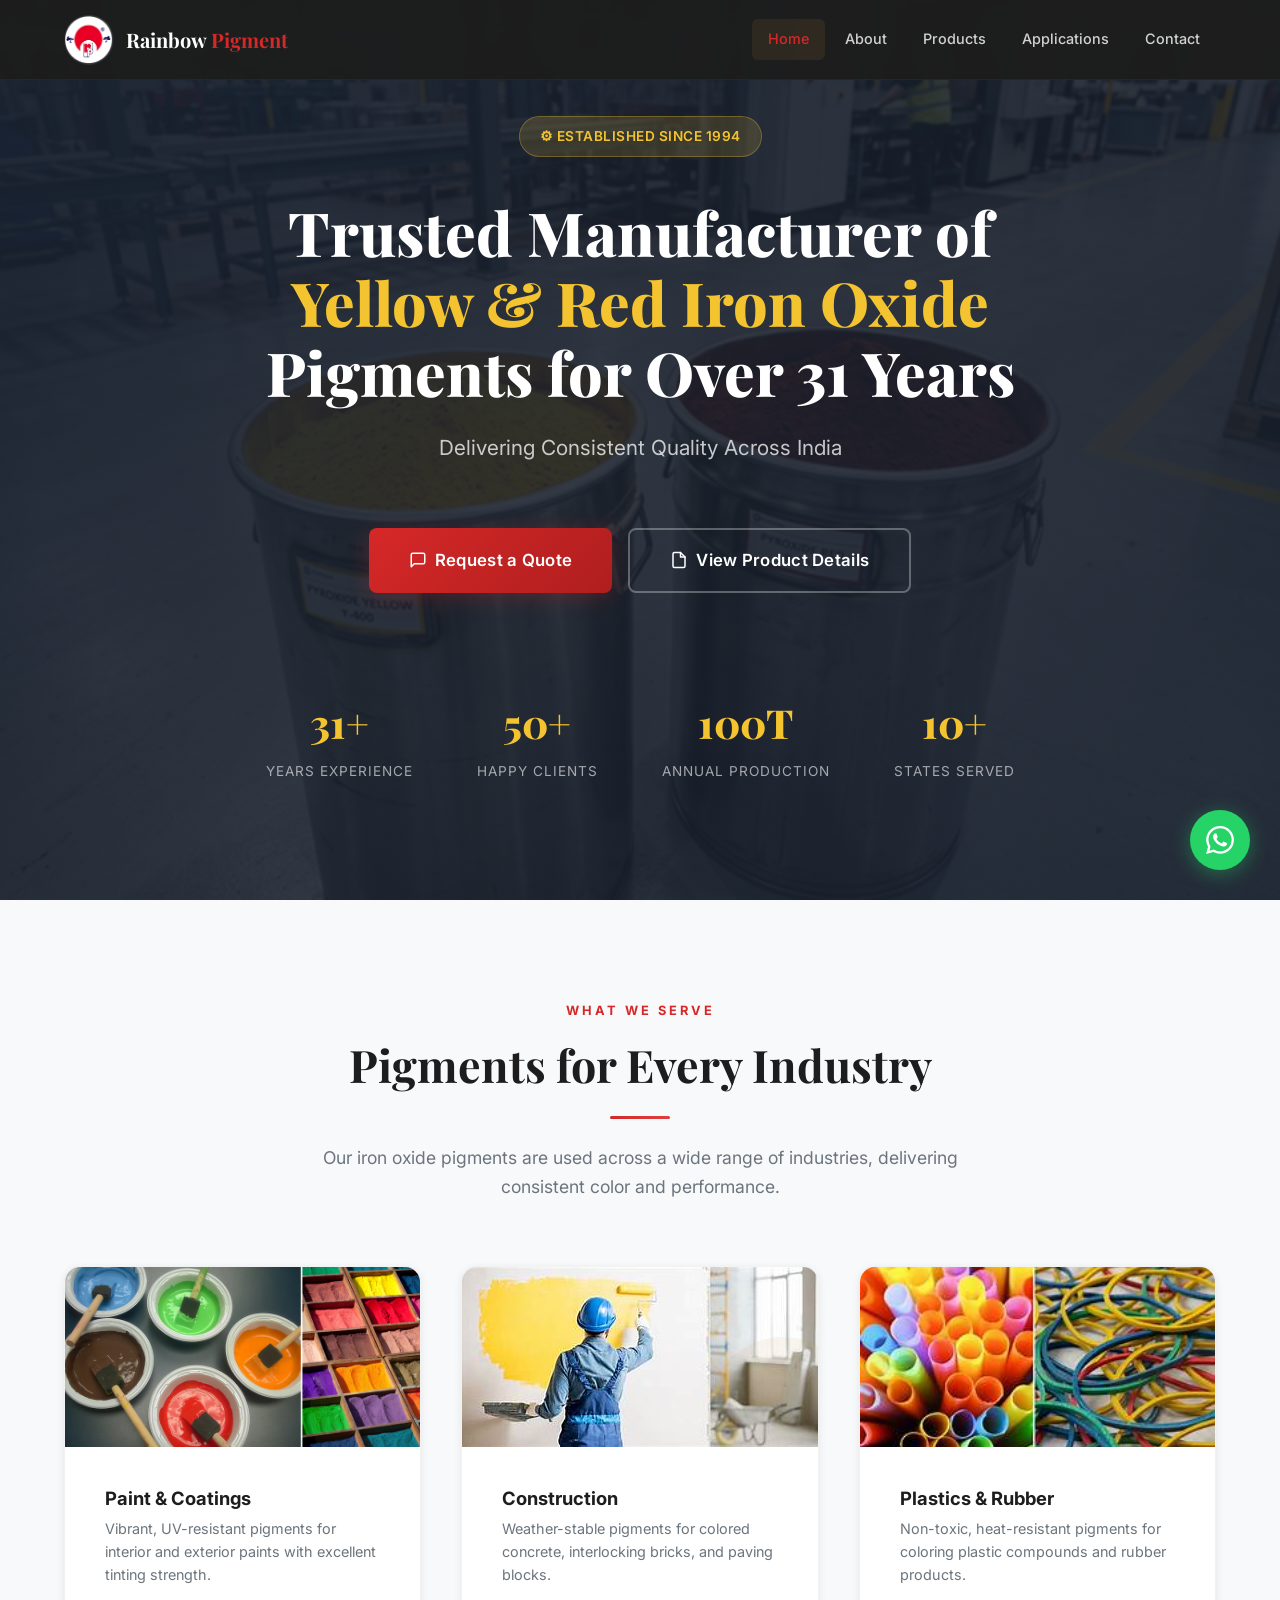
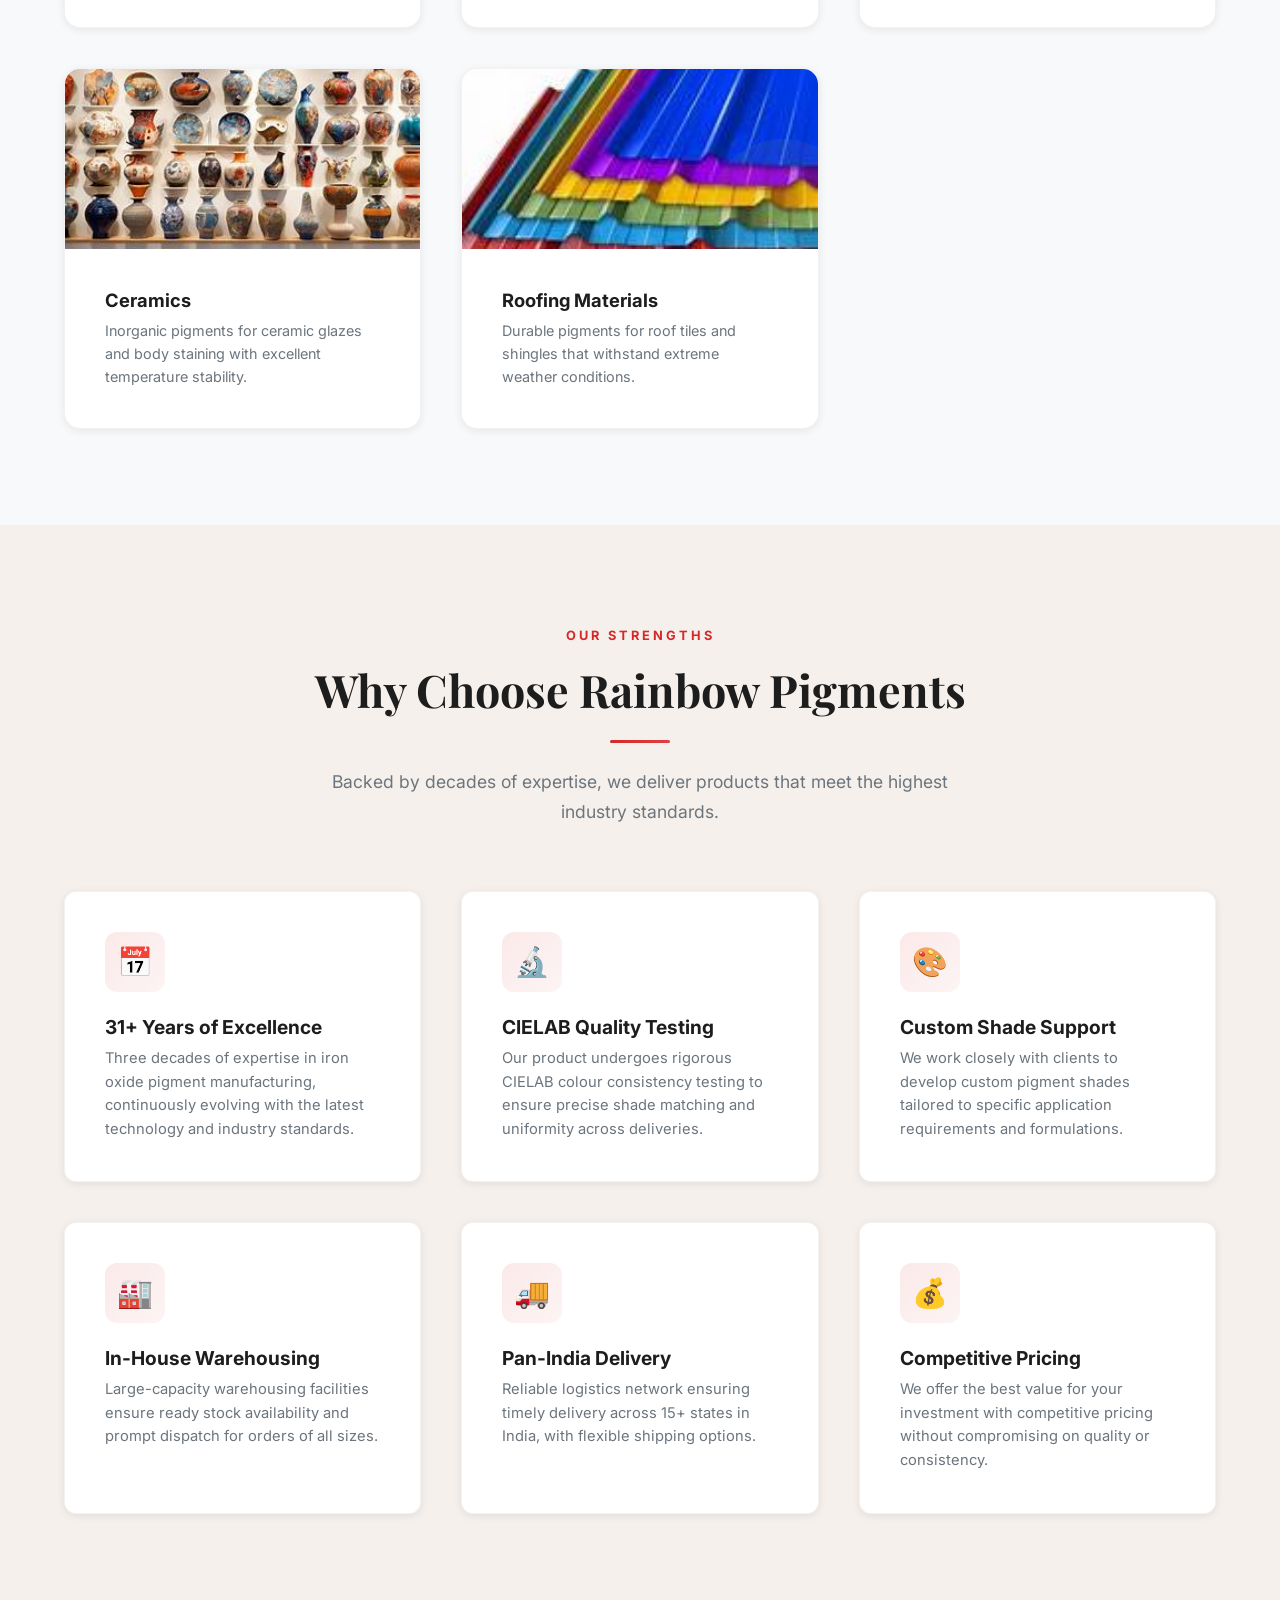
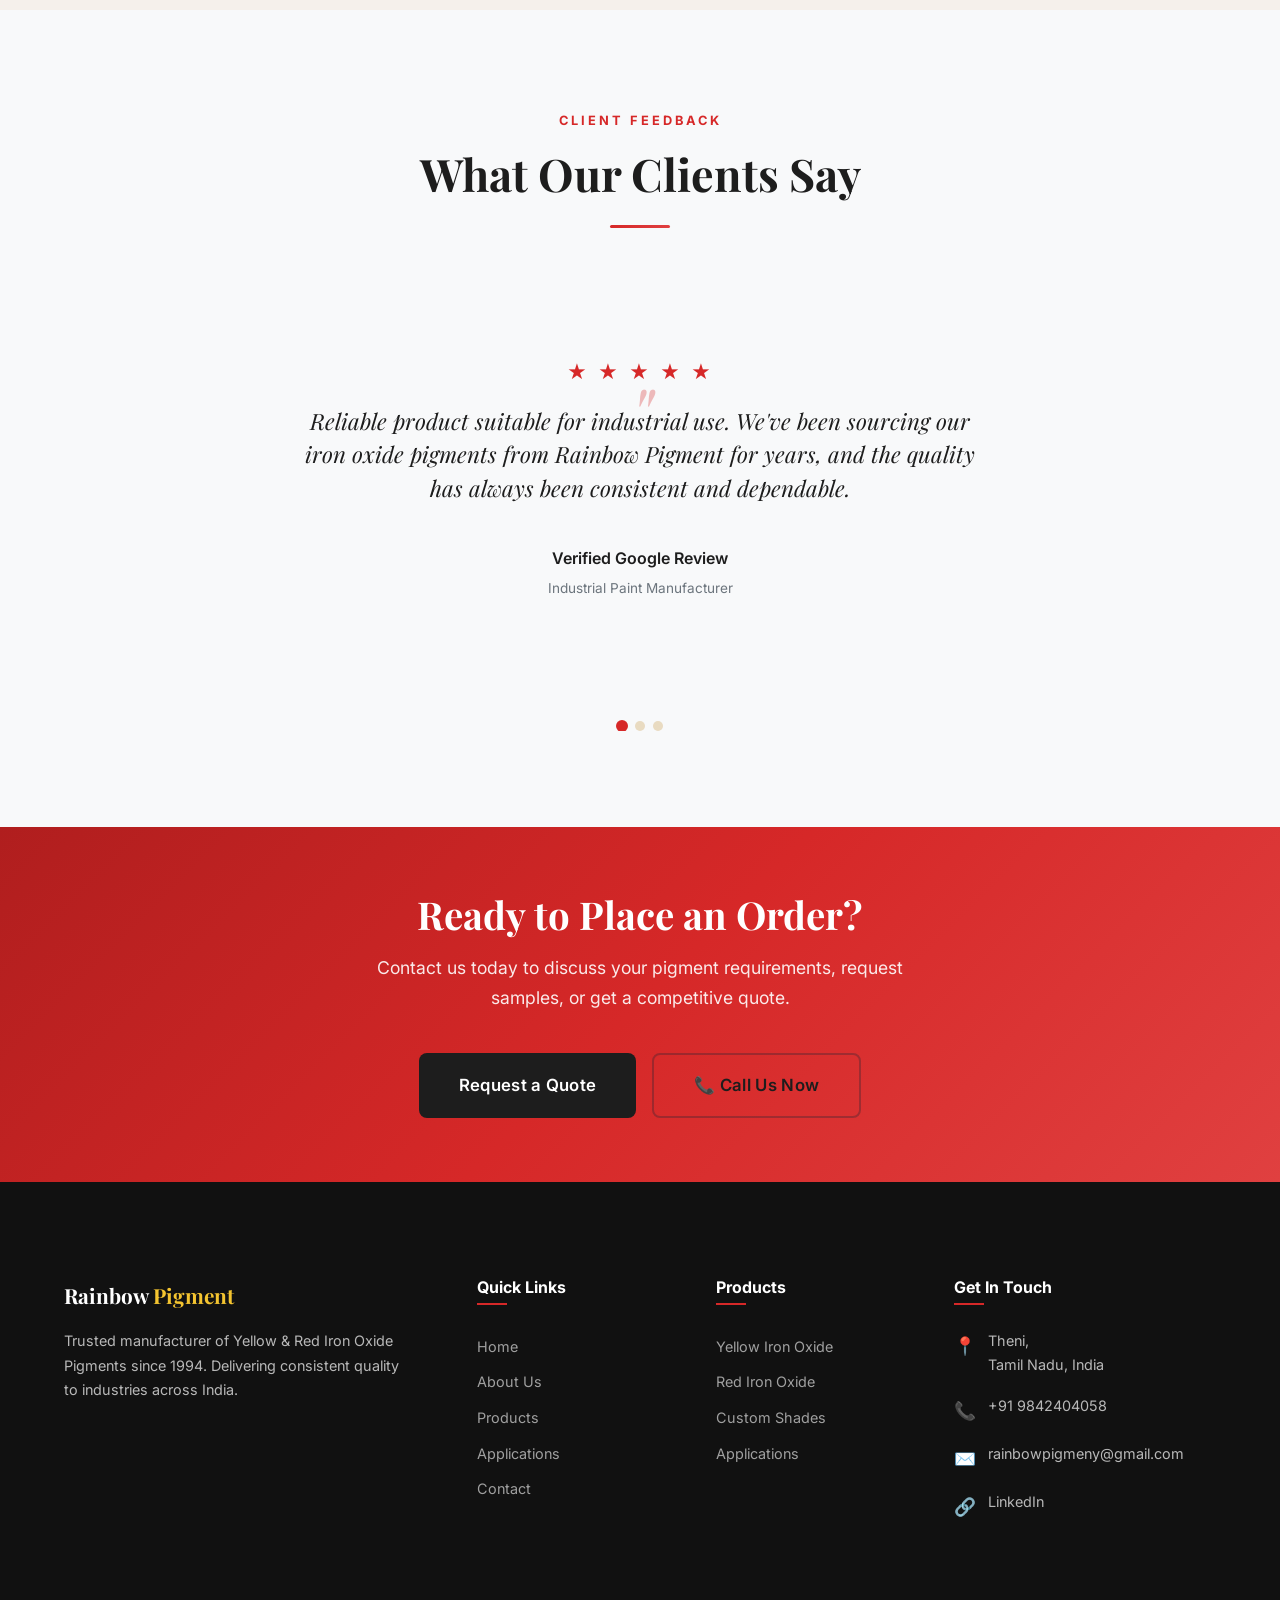
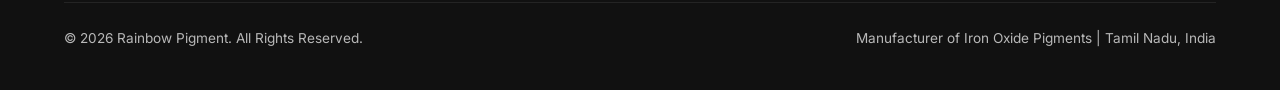
==== commit 7beb50b9: "Update website pages and add images" ====
--- a/index.html
+++ b/index.html
@@ -48,7 +48,7 @@
     <div class="hero-content">
       <div class="hero-badge">⚙ Established Since 1994</div>
       <h1>Trusted Manufacturer of <span class="highlight">Yellow & Red Iron Oxide</span> Pigments for Over 31 Years</h1>
-      <p class="subtitle">Delivering Consistent Quality Across India – Now Expanding Globally</p>
+      <p class="subtitle">Delivering Consistent Quality Across India</p>
       <div class="hero-buttons">
         <a href="contact.html" class="btn btn-primary btn-lg">
           <svg width="18" height="18" viewBox="0 0 24 24" fill="none" stroke="currentColor" stroke-width="2"
@@ -76,11 +76,11 @@
           <span class="stat-label">Happy Clients</span>
         </div>
         <div class="hero-stat">
-          <span class="stat-number counter" data-target="10000" data-suffix="T">0</span>
+          <span class="stat-number counter" data-target="100" data-suffix="T">0</span>
           <span class="stat-label">Annual Production</span>
         </div>
         <div class="hero-stat">
-          <span class="stat-number counter" data-target="15" data-suffix="+">0</span>
+          <span class="stat-number counter" data-target="10" data-suffix="+">0</span>
           <span class="stat-label">States Served</span>
         </div>
       </div>
@@ -99,35 +99,40 @@
       </div>
       <div class="applications-grid">
         <div class="app-card reveal">
-          <div class="app-card-icon">🎨</div>
+          <div class="app-card-icon"><img src="assets/images/paints and coatings.jpg" alt="Paint & Coatings"
+              style="width:100%;height:100%;object-fit:cover;"></div>
           <div class="app-card-body">
             <h3>Paint & Coatings</h3>
             <p>Vibrant, UV-resistant pigments for interior and exterior paints with excellent tinting strength.</p>
           </div>
         </div>
         <div class="app-card reveal">
-          <div class="app-card-icon">🏗️</div>
+          <div class="app-card-icon"><img src="assets/images/construction.jpg" alt="Construction"
+              style="width:100%;height:100%;object-fit:cover;"></div>
           <div class="app-card-body">
             <h3>Construction</h3>
             <p>Weather-stable pigments for colored concrete, interlocking bricks, and paving blocks.</p>
           </div>
         </div>
         <div class="app-card reveal">
-          <div class="app-card-icon">⚙️</div>
+          <div class="app-card-icon"><img src="assets/images/plastic and rubber.jpg" alt="Plastics & Rubber"
+              style="width:100%;height:100%;object-fit:cover;"></div>
           <div class="app-card-body">
             <h3>Plastics & Rubber</h3>
             <p>Non-toxic, heat-resistant pigments for coloring plastic compounds and rubber products.</p>
           </div>
         </div>
         <div class="app-card reveal">
-          <div class="app-card-icon">🏺</div>
+          <div class="app-card-icon"><img src="assets/images/ceramics.jpg" alt="Ceramics"
+              style="width:100%;height:100%;object-fit:cover;"></div>
           <div class="app-card-body">
             <h3>Ceramics</h3>
             <p>Inorganic pigments for ceramic glazes and body staining with excellent temperature stability.</p>
           </div>
         </div>
         <div class="app-card reveal">
-          <div class="app-card-icon">🏠</div>
+          <div class="app-card-icon"><img src="assets/images/roofing materials.jpg" alt="Roofing Materials"
+              style="width:100%;height:100%;object-fit:cover;"></div>
           <div class="app-card-body">
             <h3>Roofing Materials</h3>
             <p>Durable pigments for roof tiles and shingles that withstand extreme weather conditions.</p>
@@ -156,7 +161,7 @@
         <div class="feature-card reveal">
           <div class="feature-icon">🔬</div>
           <h3>CIELAB Quality Testing</h3>
-          <p>Every batch undergoes rigorous CIELAB colour consistency testing to ensure precise shade matching and
+          <p>Our product undergoes rigorous CIELAB colour consistency testing to ensure precise shade matching and
             uniformity across deliveries.</p>
         </div>
         <div class="feature-card reveal">
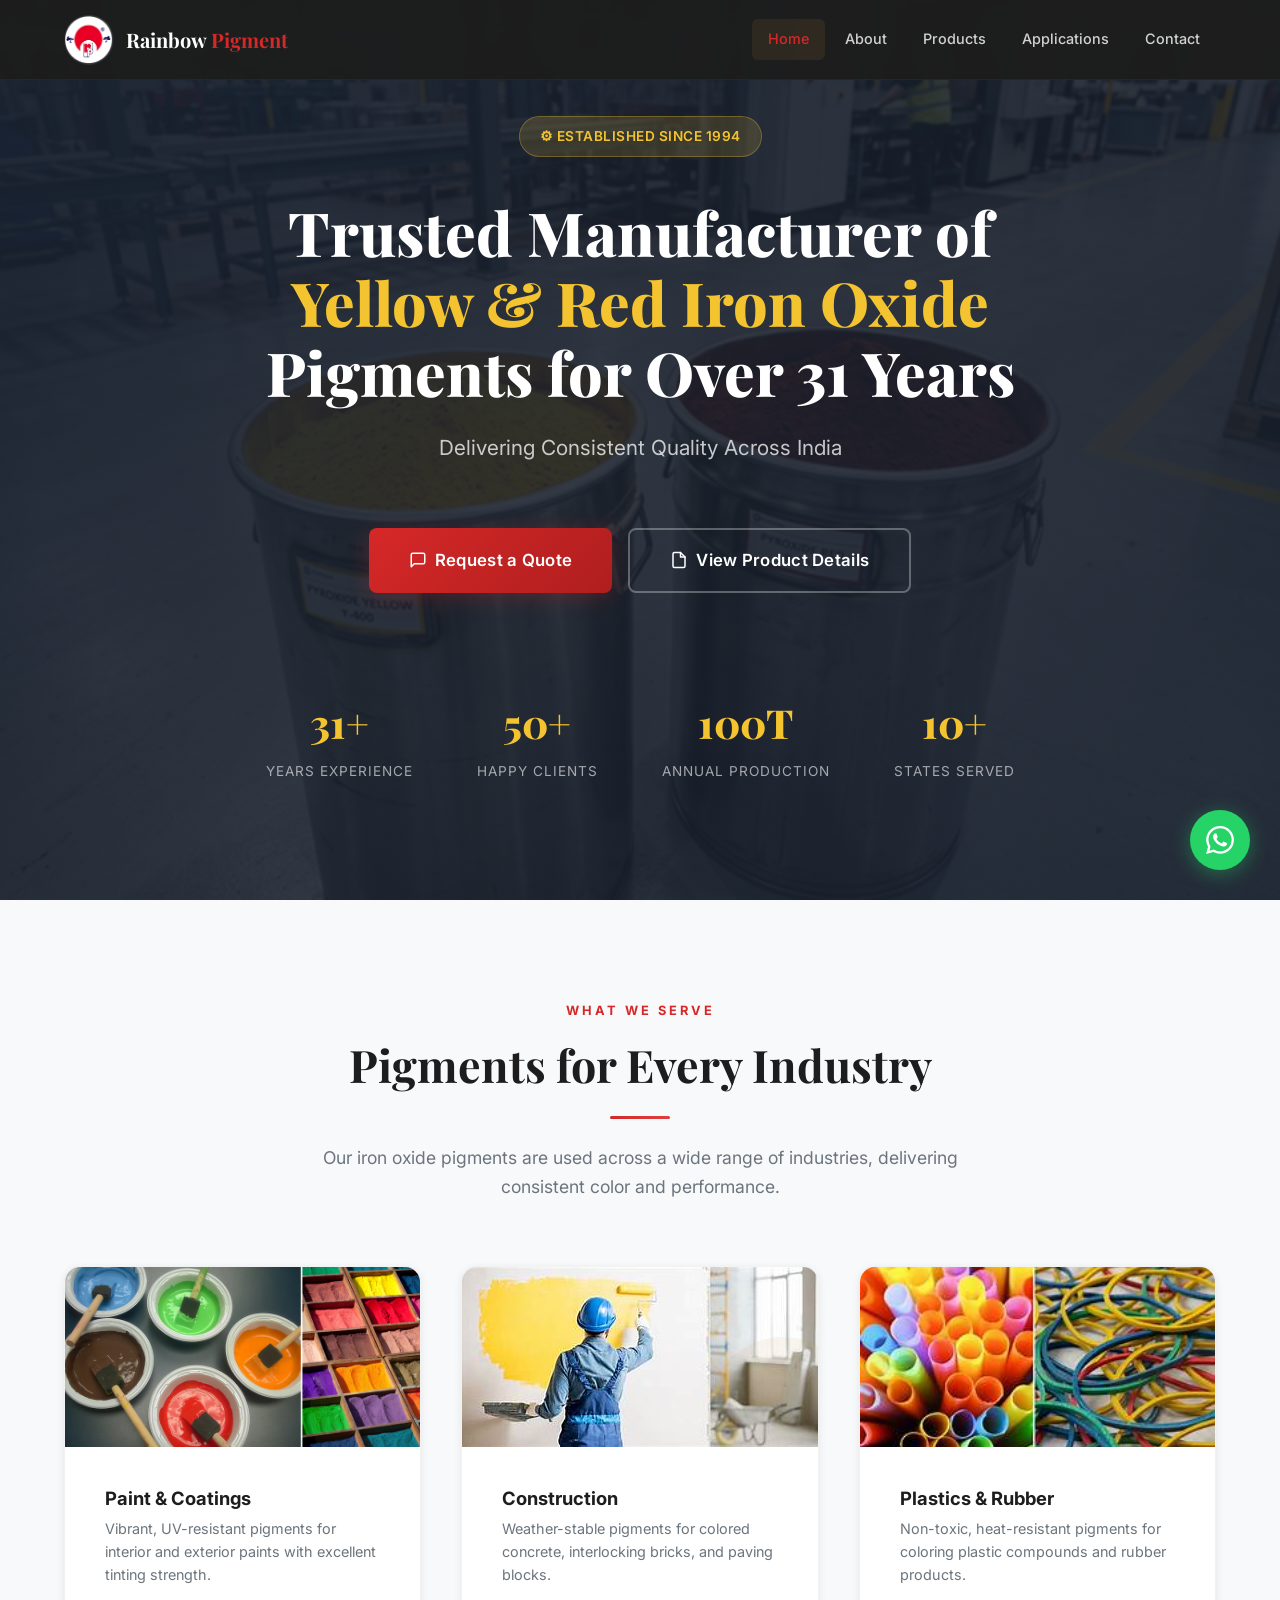
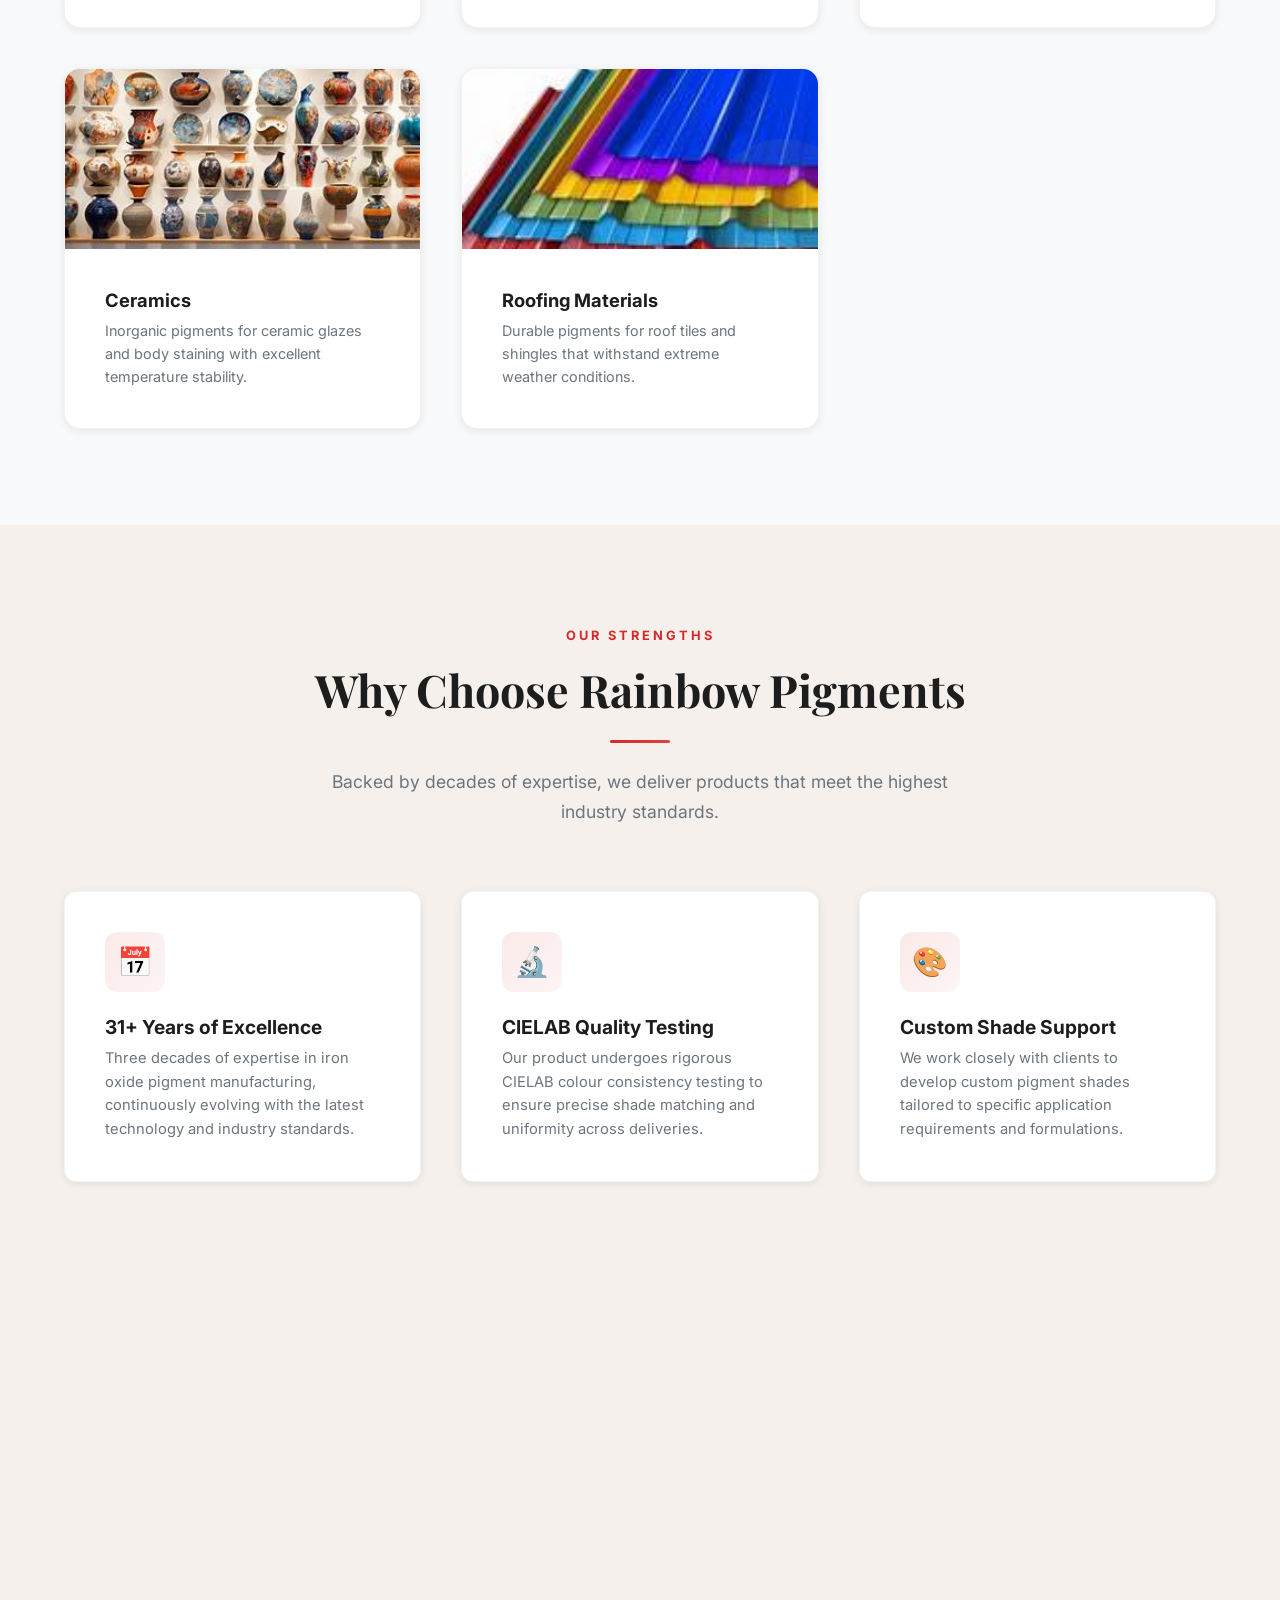
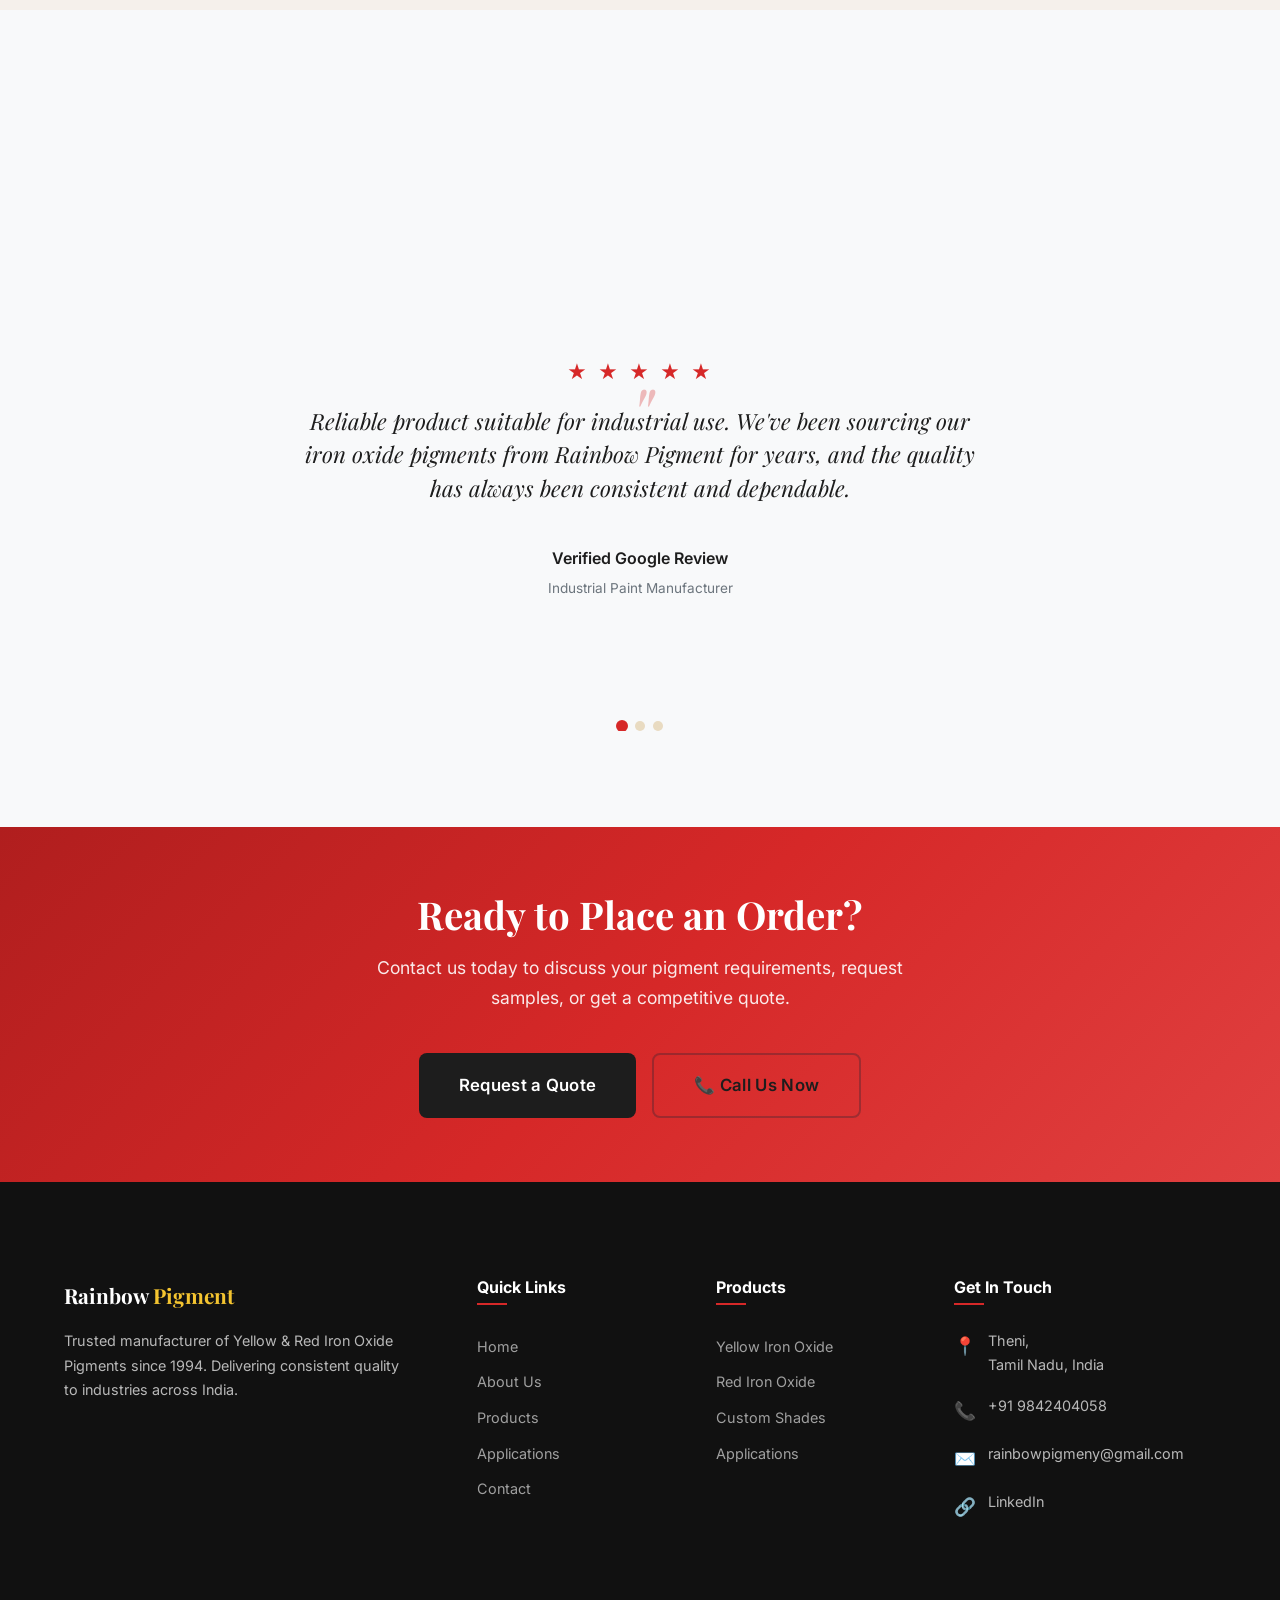
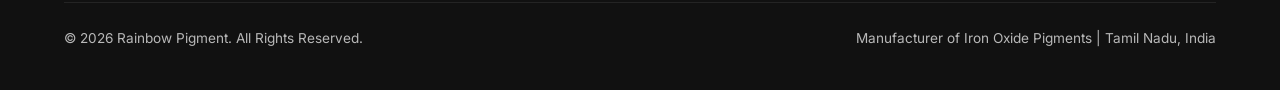
==== commit 3425eb53: "Update SEO base URLs to vercel domain" ====
--- a/index.html
+++ b/index.html
@@ -9,10 +9,24 @@
     content="Rainbow Pigment – Trusted manufacturer of Yellow & Red Iron Oxide Pigments for over 31 years. Delivering consistent quality across India, now expanding globally. Get a quote today.">
   <meta name="keywords"
     content="Iron Oxide Pigment Manufacturer India, Yellow Iron Oxide Supplier, Red Iron Oxide Manufacturer Tamil Nadu, Iron Oxide Exporter India, Pigment Supplier for Paint Industry">
+  <meta name="author" content="Rainbow Pigment">
+  <meta name="robots" content="index, follow">
+
+  <!-- Open Graph / Facebook -->
+  <meta property="og:type" content="website">
+  <meta property="og:url" content="https://rainbow-pigment.vercel.app/">
   <meta property="og:title" content="Rainbow Pigment – Iron Oxide Pigment Manufacturer India">
   <meta property="og:description"
     content="Trusted manufacturer of Yellow & Red Iron Oxide Pigments for over 31 years. Delivering consistent quality across India.">
-  <meta property="og:type" content="website">
+  <meta property="og:image" content="https://rainbow-pigment.vercel.app/assets/images/logo.png">
+
+  <!-- Twitter -->
+  <meta name="twitter:card" content="summary_large_image">
+  <meta name="twitter:title" content="Rainbow Pigment – Iron Oxide Pigment Manufacturer India">
+  <meta name="twitter:description"
+    content="Trusted manufacturer of Yellow & Red Iron Oxide Pigments for over 31 years. Delivering consistent quality across India.">
+  <meta name="twitter:image" content="https://rainbow-pigment.vercel.app/assets/images/logo.png">
+
   <link rel="icon" type="image/svg+xml"
     href="data:image/svg+xml,<svg xmlns='http://www.w3.org/2000/svg' viewBox='0 0 32 32'><rect width='32' height='32' rx='6' fill='%231a2332'/><text x='50%25' y='55%25' dominant-baseline='middle' text-anchor='middle' font-size='16' font-weight='bold' fill='%23c8963e'>RP</text></svg>">
   <link rel="stylesheet" href="css/styles.css">
@@ -315,7 +329,7 @@
   </footer>
 
   <!-- WhatsApp FAB -->
-  <a href="https://wa.me/919843074568?text=Hello%2C%20I%20am%20interested%20in%20your%20iron%20oxide%20pigments.%20Can%20you%20share%20more%20details%3F"
+  <a href="https://wa.me/919842404058?text=Hello%2C%20I%20am%20interested%20in%20your%20iron%20oxide%20pigments.%20Can%20you%20share%20more%20details%3F"
     target="_blank" class="whatsapp-fab" aria-label="Chat on WhatsApp">
     <svg viewBox="0 0 24 24" xmlns="http://www.w3.org/2000/svg">
       <path
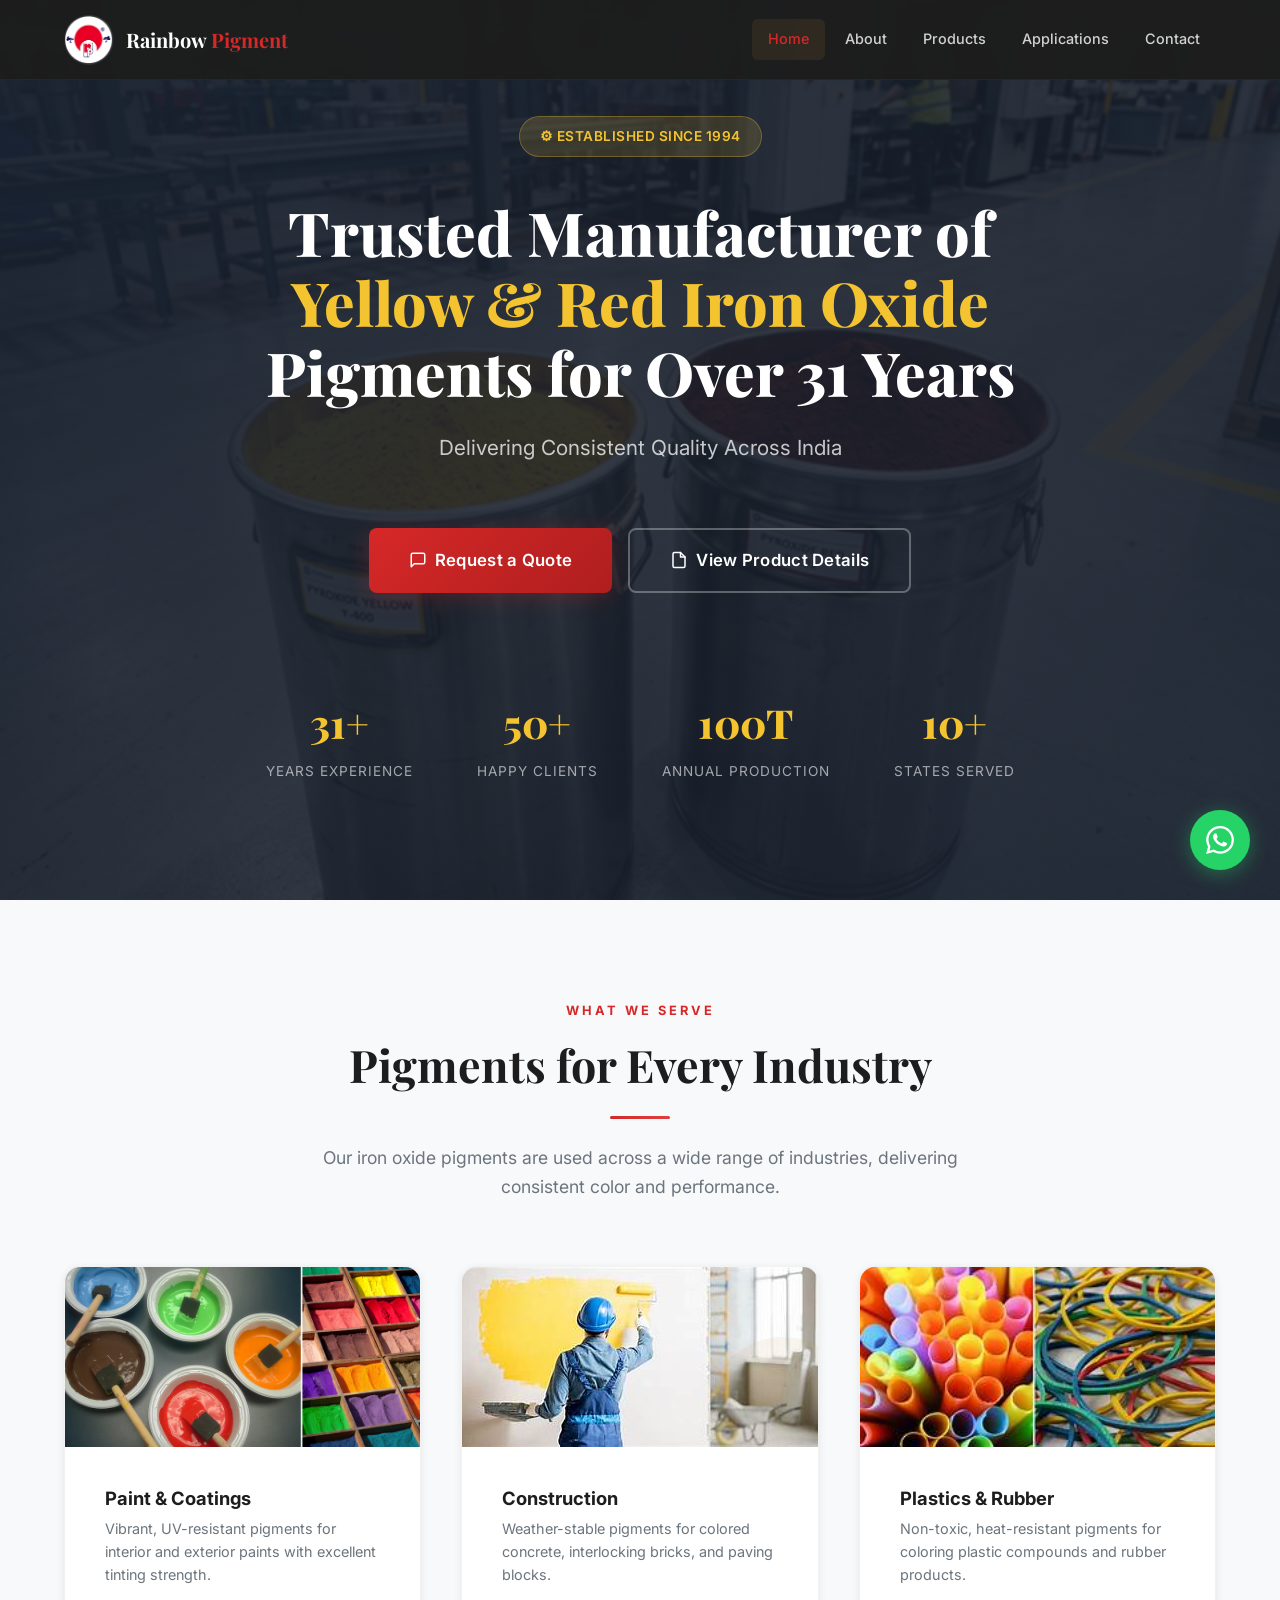
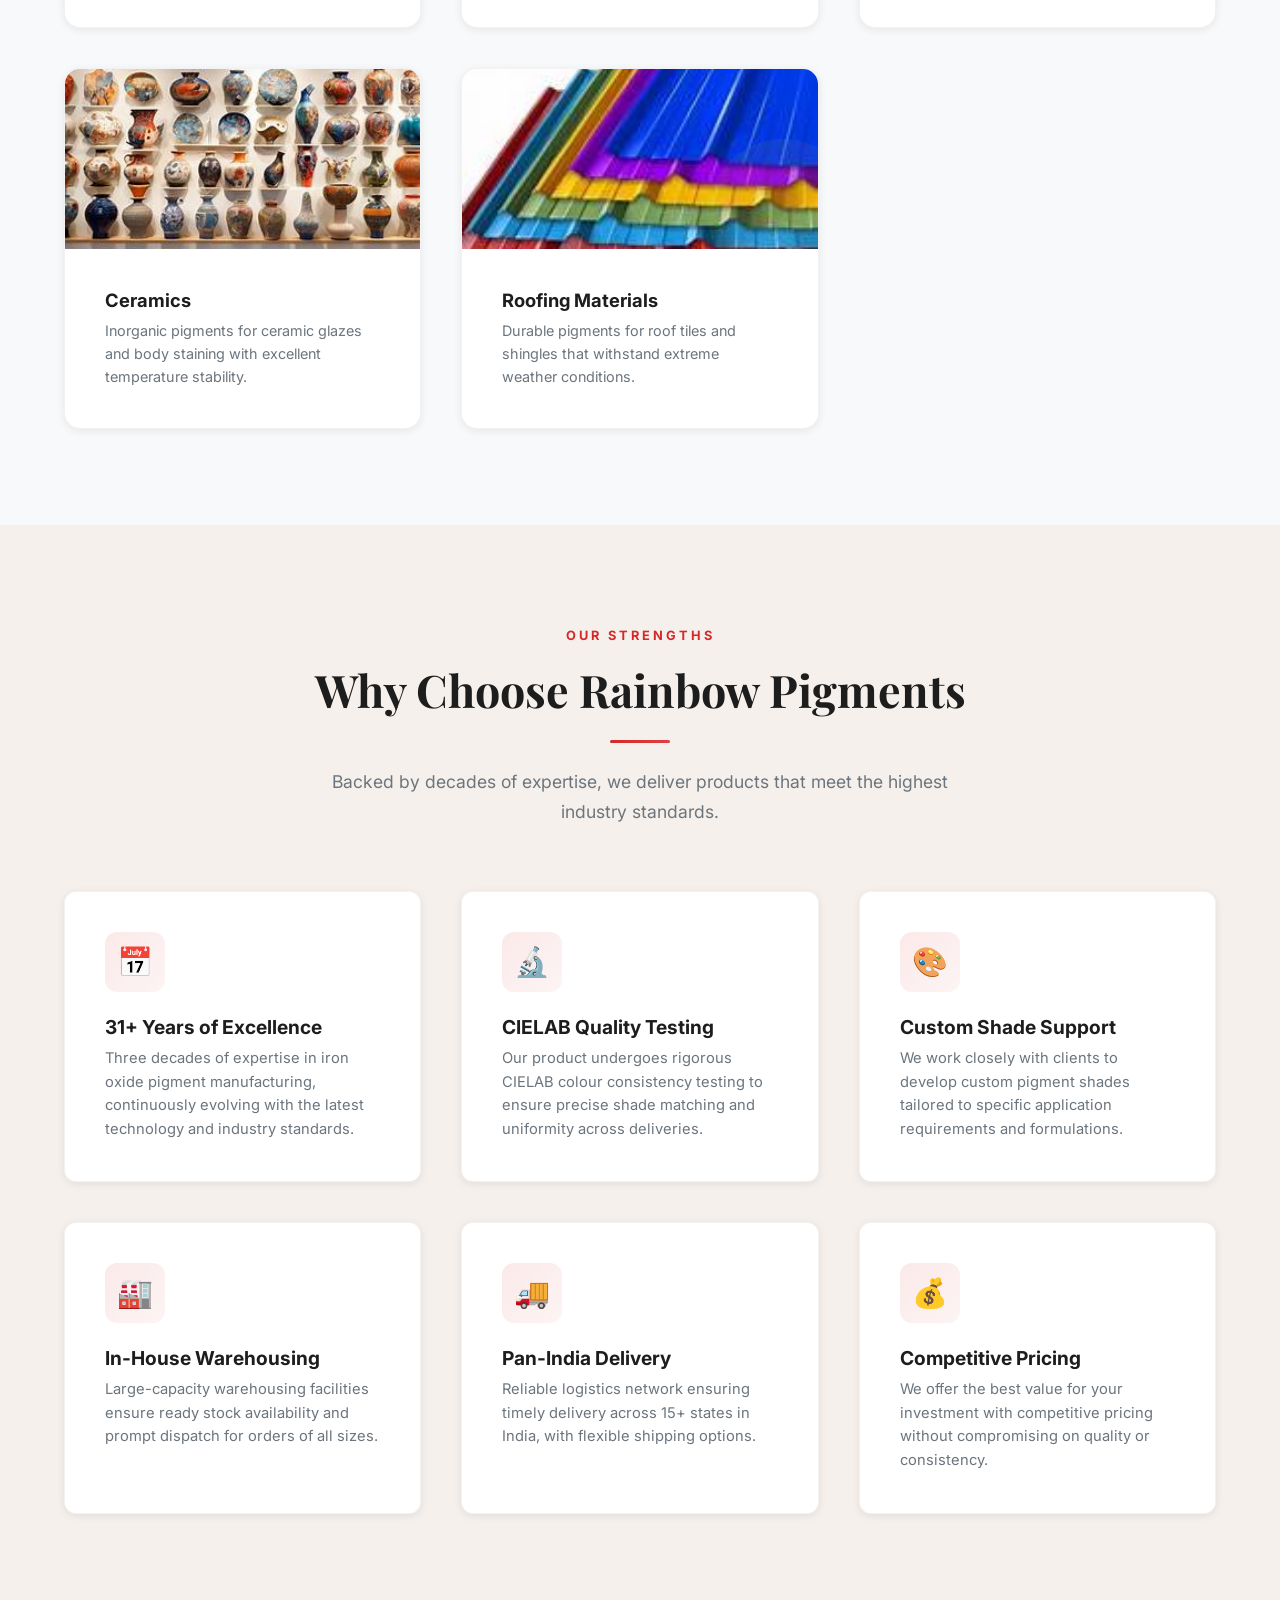
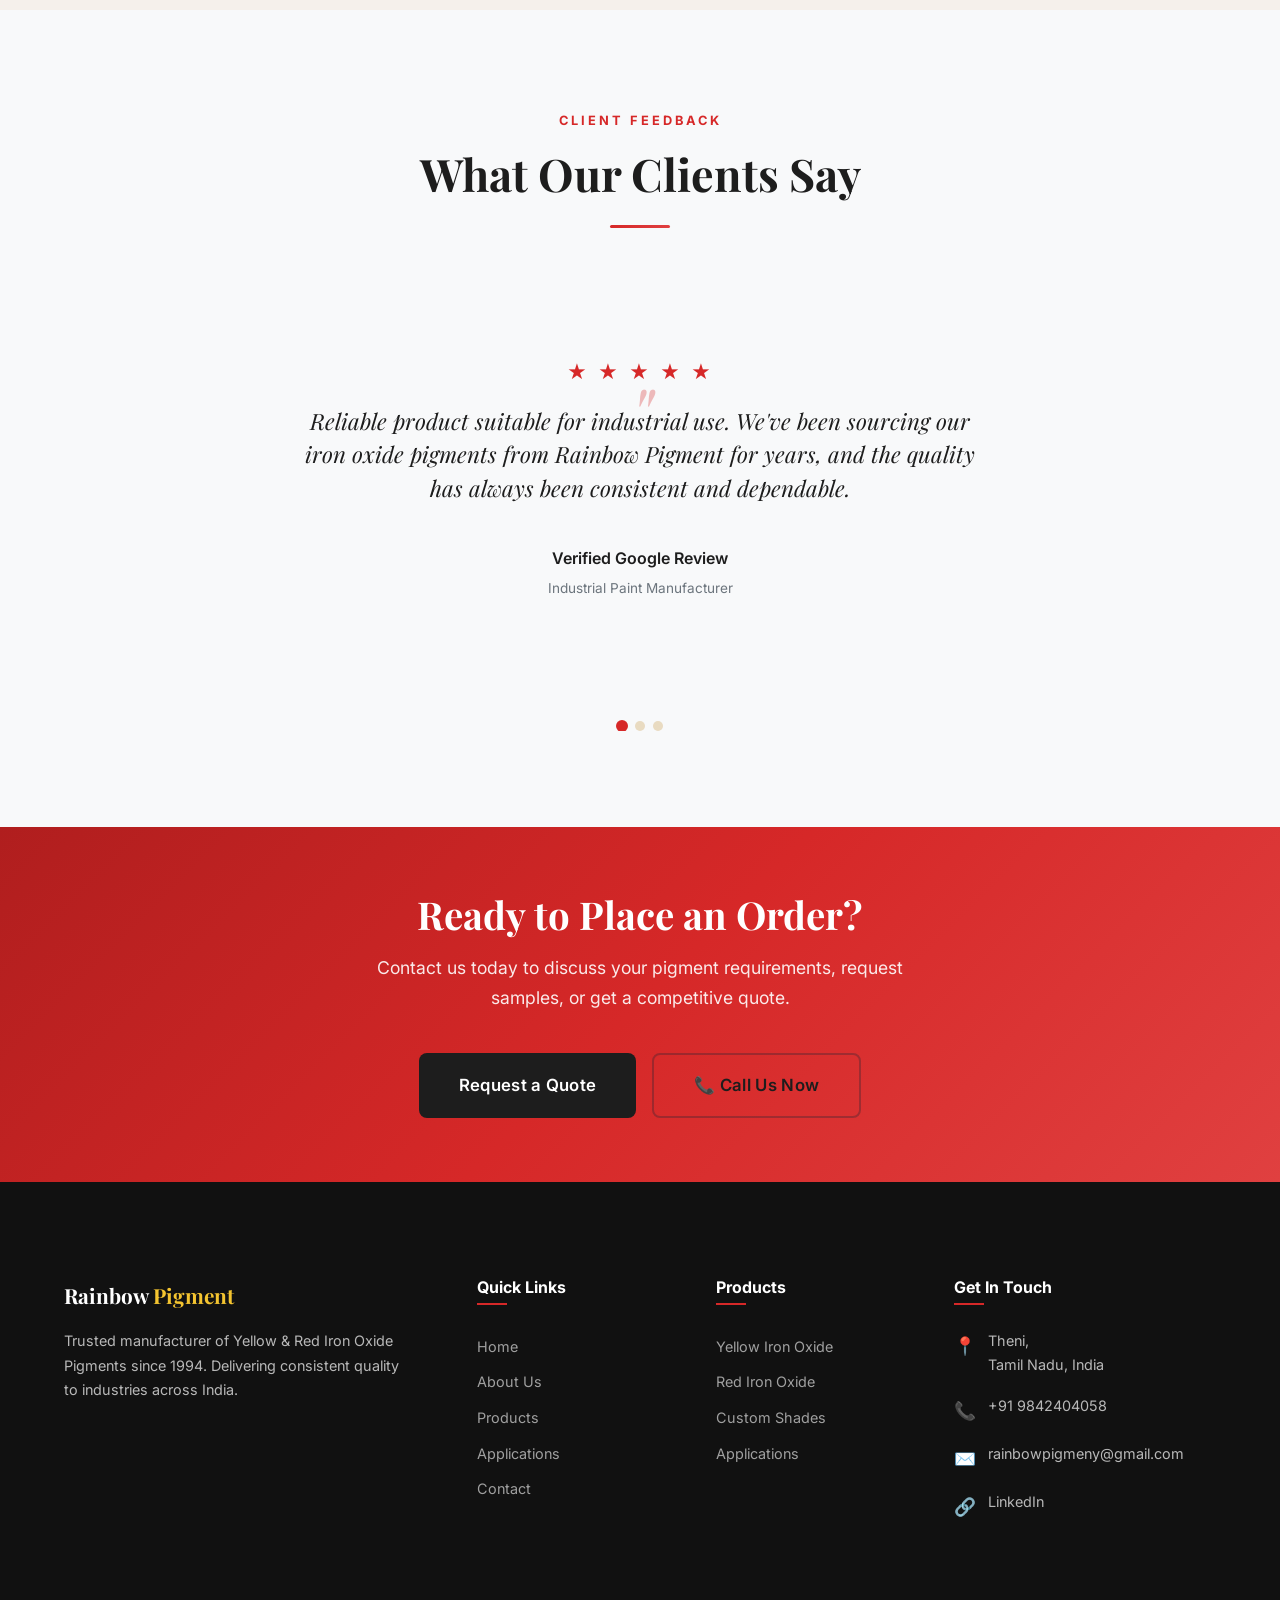
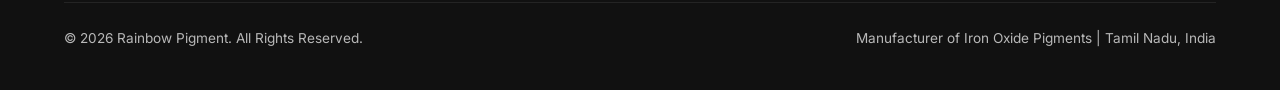
==== commit cd540cfa: "Add Google Site Verification meta tag" ====
--- a/index.html
+++ b/index.html
@@ -11,6 +11,7 @@
     content="Iron Oxide Pigment Manufacturer India, Yellow Iron Oxide Supplier, Red Iron Oxide Manufacturer Tamil Nadu, Iron Oxide Exporter India, Pigment Supplier for Paint Industry">
   <meta name="author" content="Rainbow Pigment">
   <meta name="robots" content="index, follow">
+  <meta name="google-site-verification" content="A1D29FckdVwPAt0YfcFCCDj8Sagz728Akyn3oF40N8U" />
 
   <!-- Open Graph / Facebook -->
   <meta property="og:type" content="website">
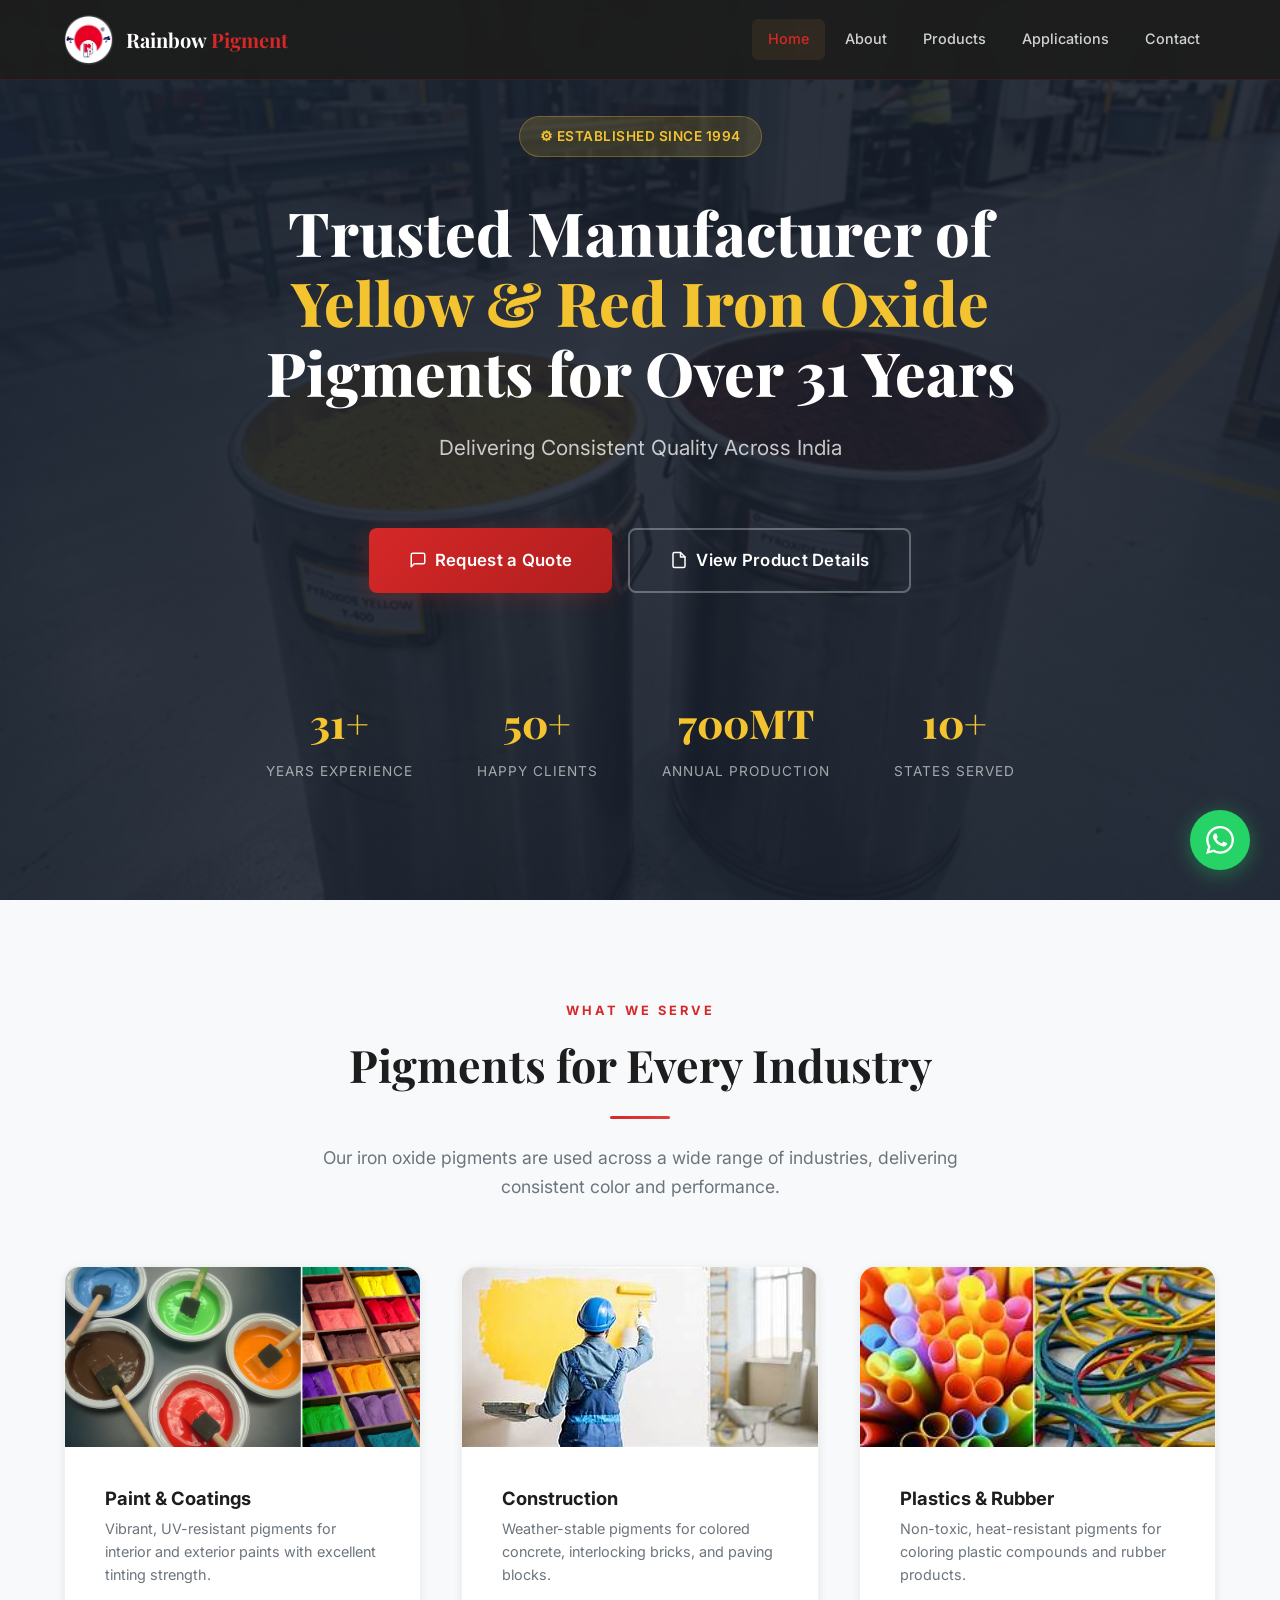
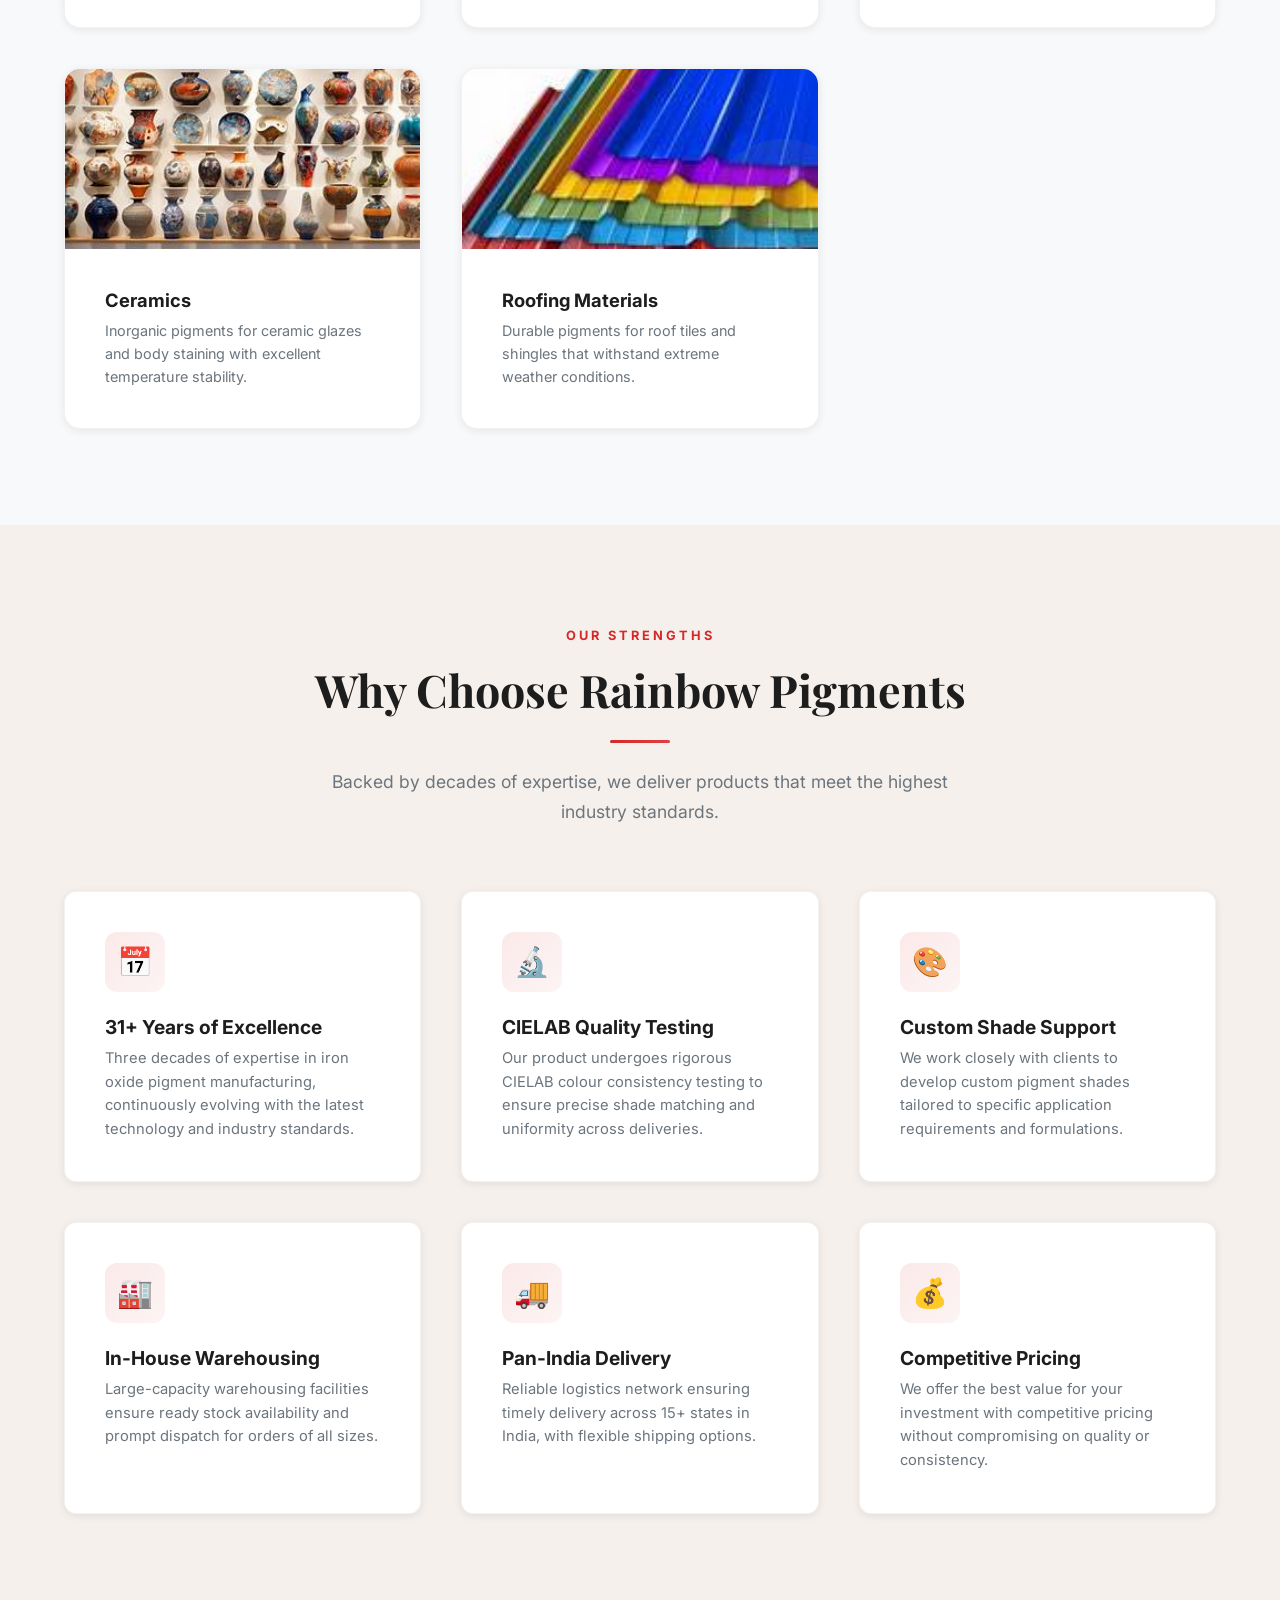
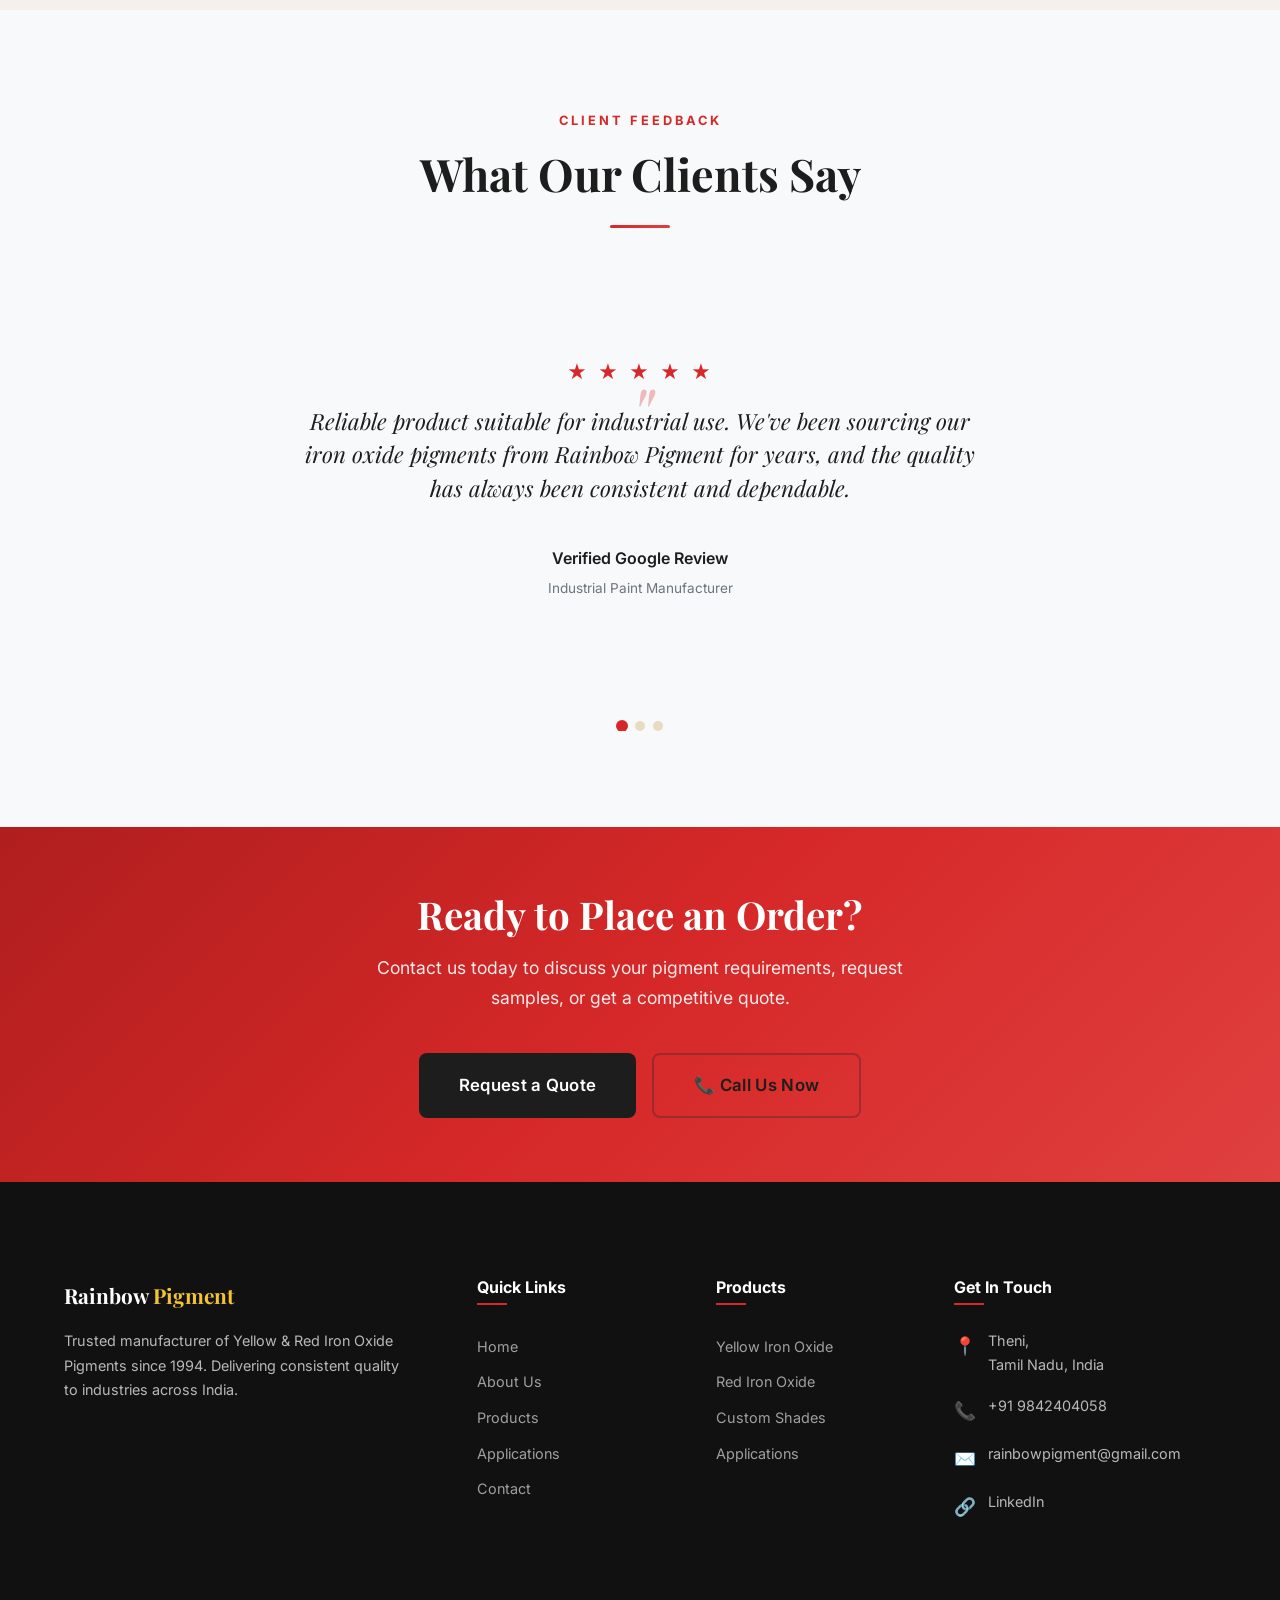
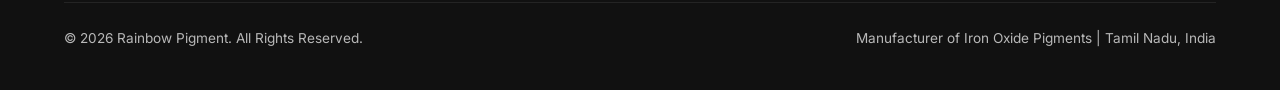
==== commit aa32a8a1: "Fix email typos and update website content" ====
--- a/index.html
+++ b/index.html
@@ -91,7 +91,7 @@
           <span class="stat-label">Happy Clients</span>
         </div>
         <div class="hero-stat">
-          <span class="stat-number counter" data-target="100" data-suffix="T">0</span>
+          <span class="stat-number counter" data-target="700" data-suffix="MT">0</span>
           <span class="stat-label">Annual Production</span>
         </div>
         <div class="hero-stat">
@@ -311,7 +311,7 @@
           <div class="footer-contact-item">
             <span class="icon">✉️</span>
             <div>
-              <p><a href="mailto:rainbowpigmeny@gmail.com">rainbowpigmeny@gmail.com</a></p>
+              <p><a href="mailto:rainbowpigment@gmail.com">rainbowpigment@gmail.com</a></p>
             </div>
           </div>
           <div class="footer-contact-item">
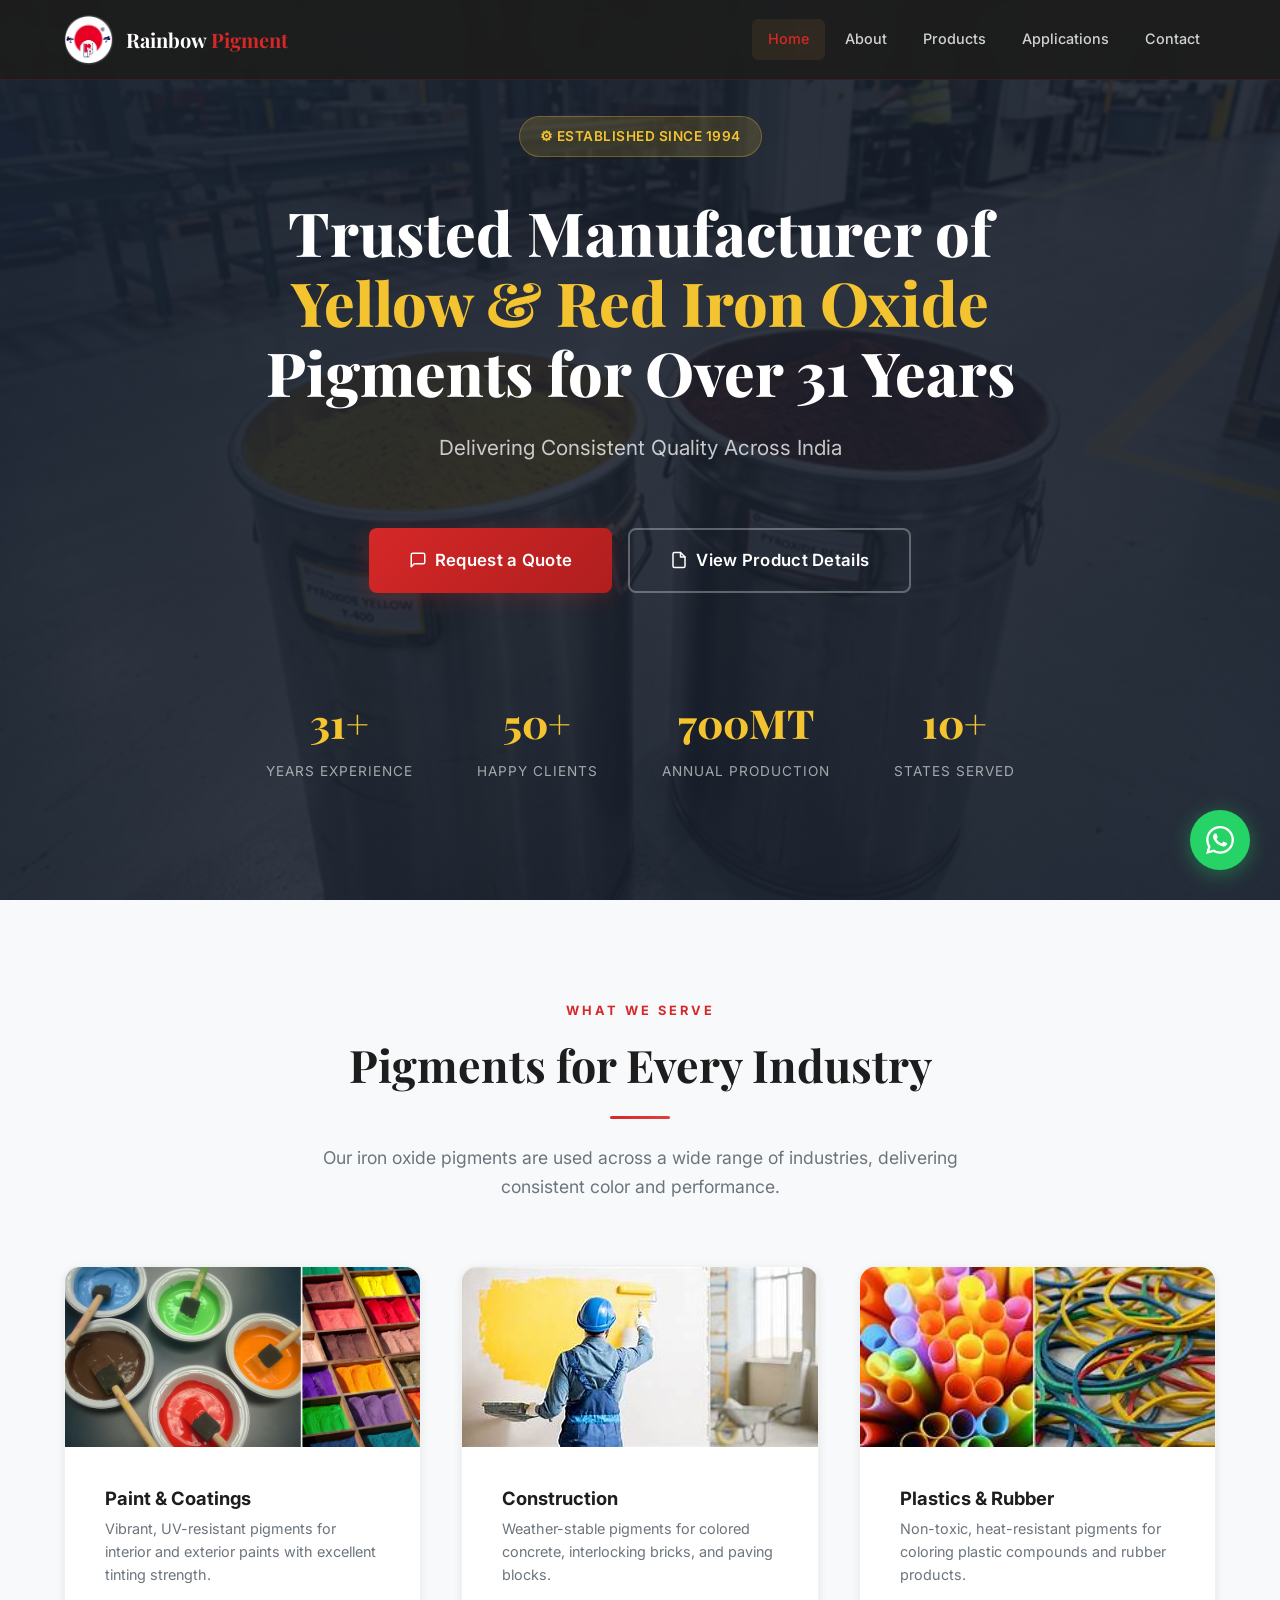
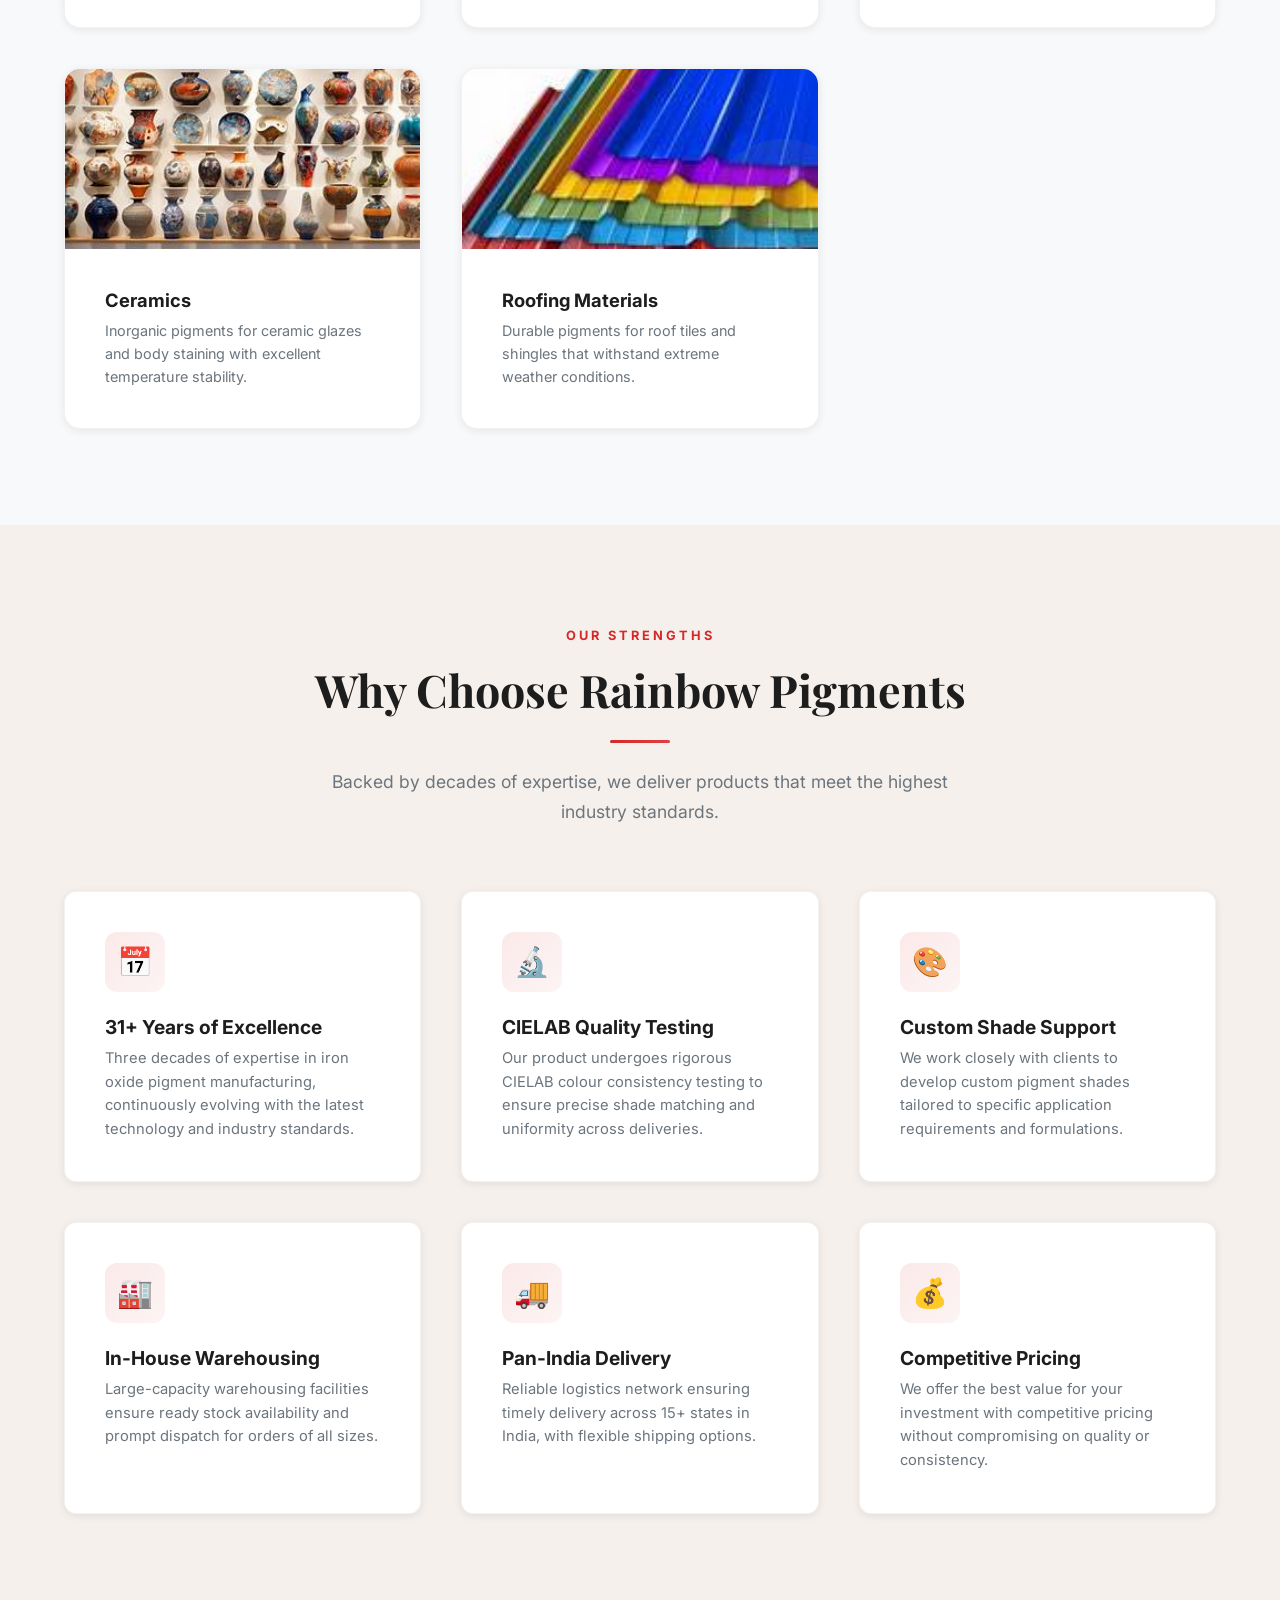
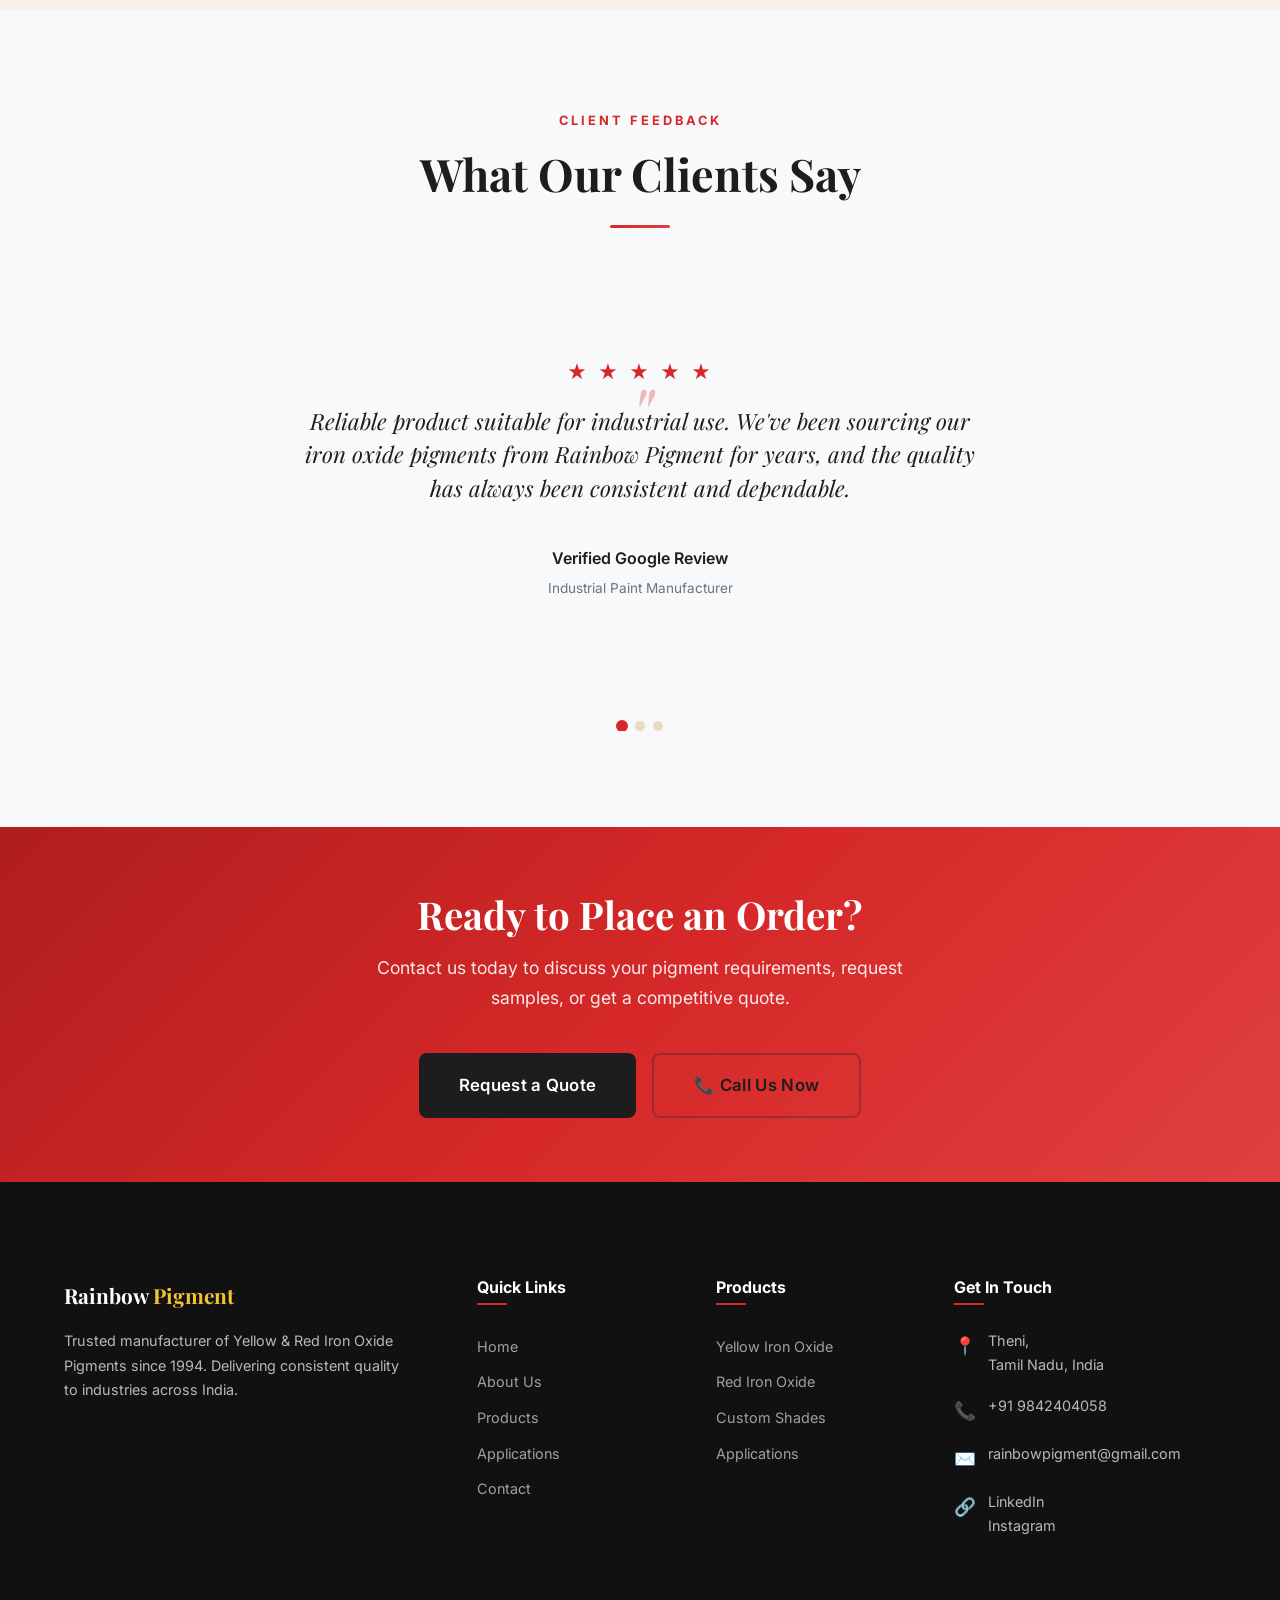
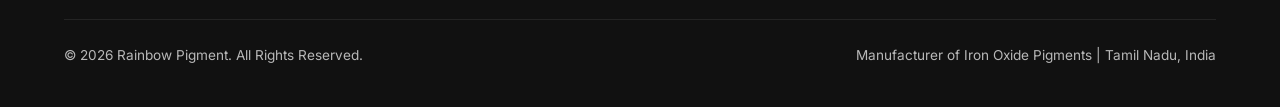
==== commit 2a48f168: "Add Instagram links to website footers" ====
--- a/index.html
+++ b/index.html
@@ -318,6 +318,8 @@
             <span class="icon">🔗</span>
             <div>
               <p><a href="https://www.linkedin.com/company/rainbowpigment/" target="_blank">LinkedIn</a></p>
+              <p><a href="https://www.instagram.com/rainbowpigment_theni?igsh=MW10NTkyb3Zyb2lsdg=="
+                  target="_blank">Instagram</a></p>
             </div>
           </div>
         </div>
